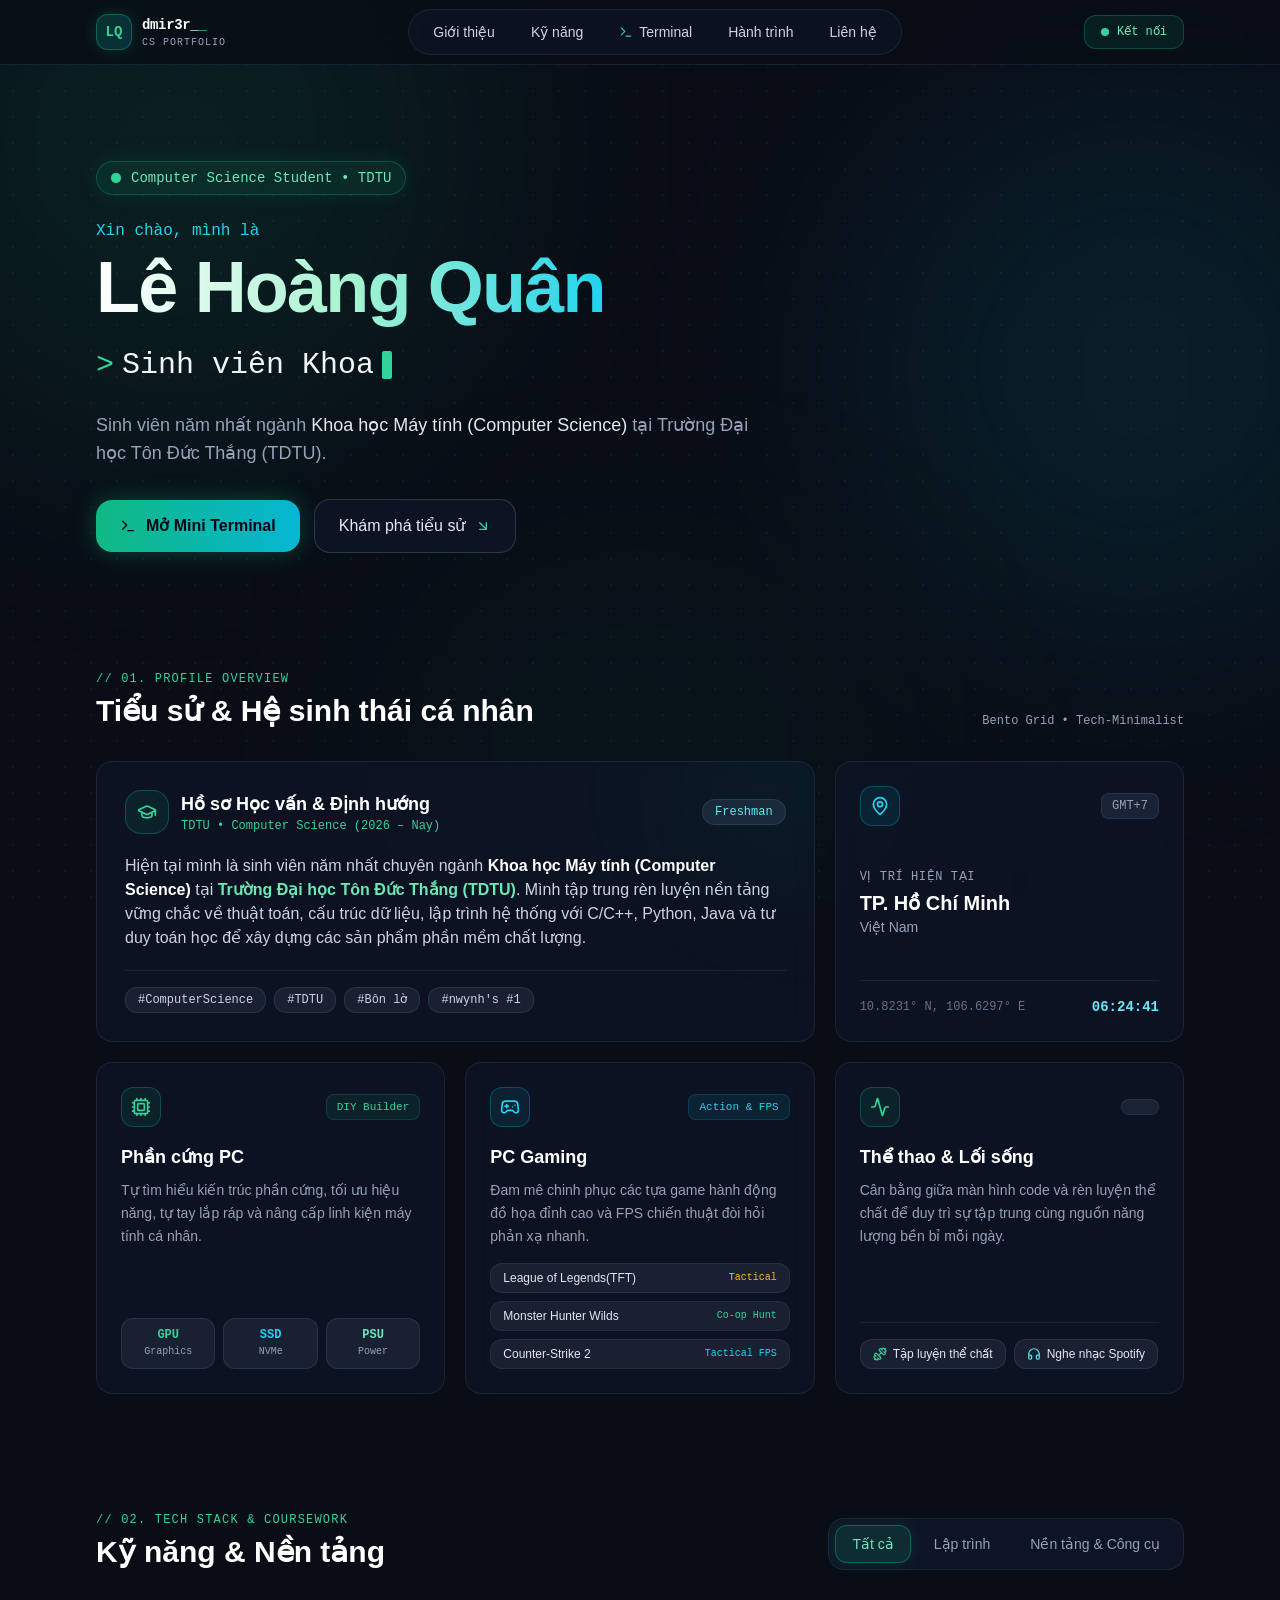
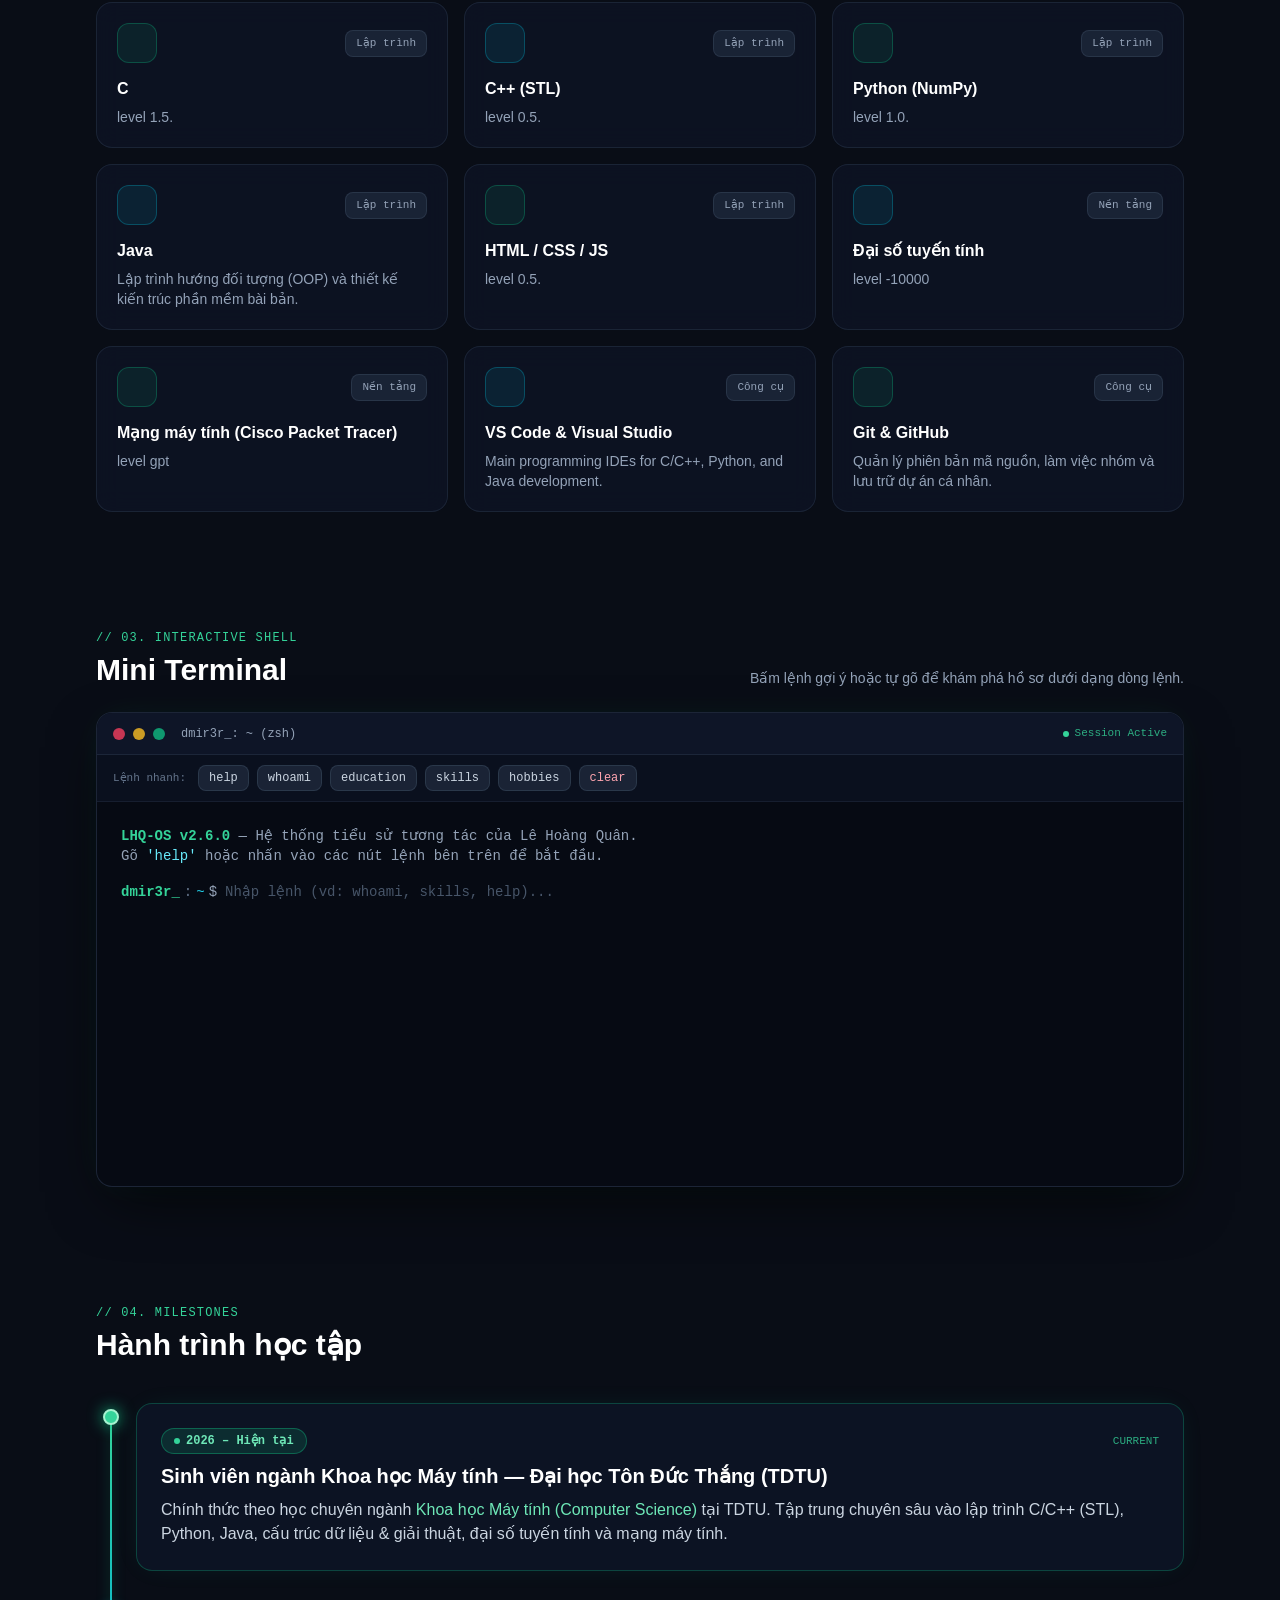
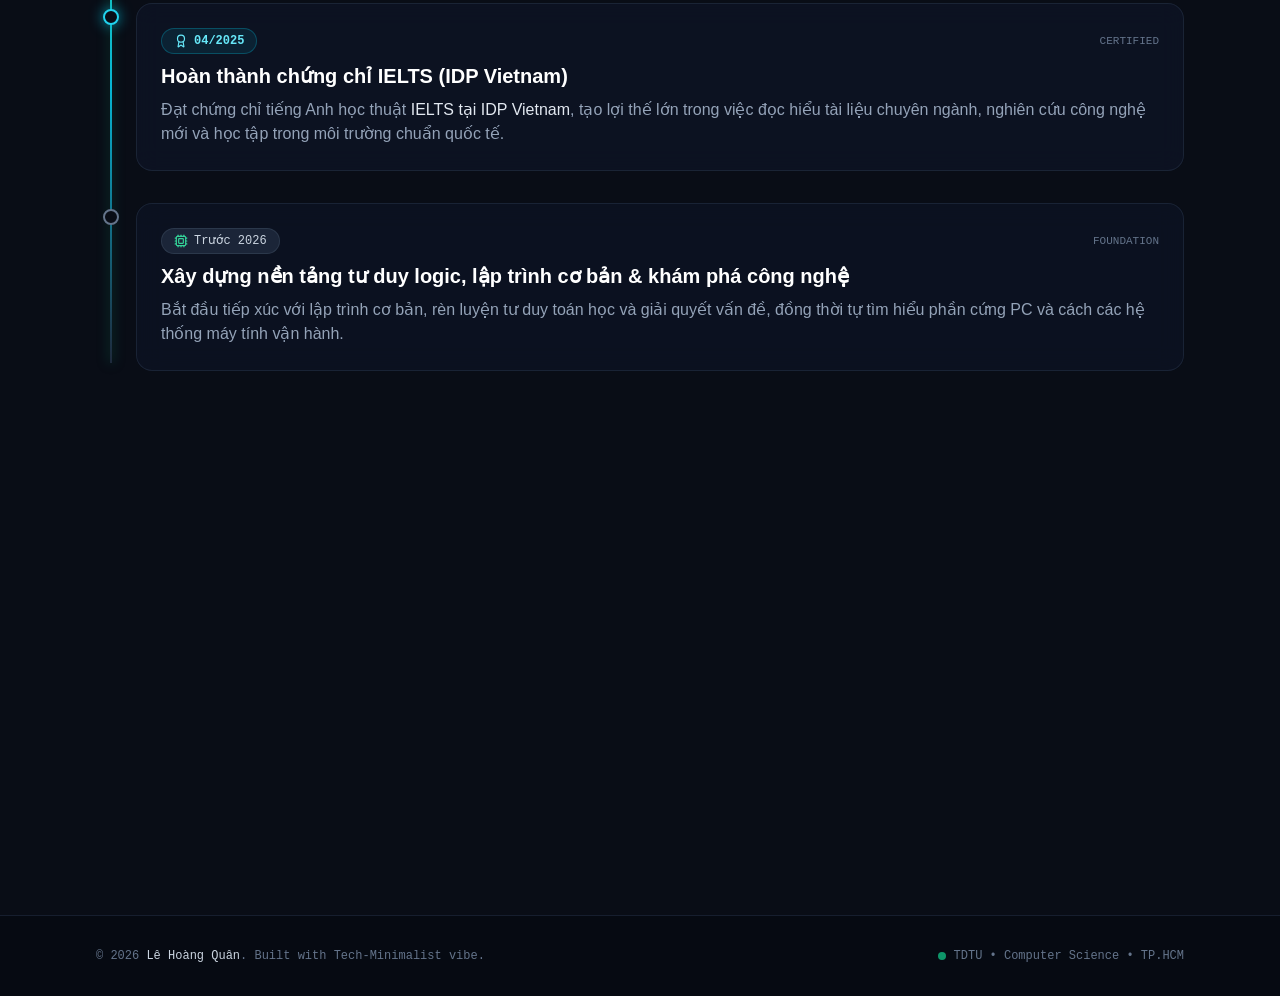
==== index.html/index.html @ 7f2573b7 "Add files via upload" ====
<!DOCTYPE html>
<!-- saved from url=(0093)file:///C:/lap%20trinh%20C/1stwebsite(vibecode)/tieusuquanle_computer_science_portfolio.html# -->
<html lang="vi" class="scroll-smooth dark"><head><meta http-equiv="Content-Type" content="text/html; charset=UTF-8">
  
  <meta name="viewport" content="width=device-width, initial-scale=1.0">
  <title>Lê Hoàng Quân — Computer Science Student &amp; Tech Enthusiast</title>


  <!-- Google Fonts: Plus Jakarta Sans, Inter & JetBrains Mono -->
  <link rel="preconnect" href="https://fonts.googleapis.com/">
  <link rel="preconnect" href="https://fonts.gstatic.com/" crossorigin="">
  <link href="./index_files/css2" rel="stylesheet">

  <!-- Tailwind CSS CDN -->
  <script src="./index_files/saved_resource"></script>

  <!-- Tailwind Custom Configuration -->
  <script>
    tailwind.config = {
      darkMode: 'class',
      theme: {
        extend: {
          fontFamily: {
            sans: ['"Plus Jakarta Sans"', '"Inter"', 'sans-serif'],
            mono: ['"JetBrains Mono"', 'monospace'],
          },
          colors: {
            cyber: {
              bg: '#090d16',
              card: '#0f1624',
              border: '#1e293b',
            },
          },
          keyframes: {
            blink: {
              '0%, 100%': { opacity: '1' },
              '50%': { opacity: '0' },
            },
            floatSlow: {
              '0%, 100%': { transform: 'translateY(0px)' },
              '50%': { transform: 'translateY(-6px)' },
            },
            equalizer: {
              '0%, 100%': { height: '25%' },
              '50%': { height: '100%' },
            },
          },
          animation: {
            blink: 'blink 1s step-end infinite',
            'float-slow': 'floatSlow 5s ease-in-out infinite',
            eq1: 'equalizer 0.9s ease-in-out infinite',
            eq2: 'equalizer 0.65s ease-in-out infinite 0.2s',
            eq3: 'equalizer 1.1s ease-in-out infinite 0.1s',
            eq4: 'equalizer 0.8s ease-in-out infinite 0.3s',
          },
        },
      },
    };
  </script>

  <!-- Lucide Icons CDN -->
  <script src="./index_files/lucide@latest"></script>
<style>*, ::before, ::after{--tw-border-spacing-x:0;--tw-border-spacing-y:0;--tw-translate-x:0;--tw-translate-y:0;--tw-rotate:0;--tw-skew-x:0;--tw-skew-y:0;--tw-scale-x:1;--tw-scale-y:1;--tw-pan-x: ;--tw-pan-y: ;--tw-pinch-zoom: ;--tw-scroll-snap-strictness:proximity;--tw-gradient-from-position: ;--tw-gradient-via-position: ;--tw-gradient-to-position: ;--tw-ordinal: ;--tw-slashed-zero: ;--tw-numeric-figure: ;--tw-numeric-spacing: ;--tw-numeric-fraction: ;--tw-ring-inset: ;--tw-ring-offset-width:0px;--tw-ring-offset-color:#fff;--tw-ring-color:rgb(59 130 246 / 0.5);--tw-ring-offset-shadow:0 0 #0000;--tw-ring-shadow:0 0 #0000;--tw-shadow:0 0 #0000;--tw-shadow-colored:0 0 #0000;--tw-blur: ;--tw-brightness: ;--tw-contrast: ;--tw-grayscale: ;--tw-hue-rotate: ;--tw-invert: ;--tw-saturate: ;--tw-sepia: ;--tw-drop-shadow: ;--tw-backdrop-blur: ;--tw-backdrop-brightness: ;--tw-backdrop-contrast: ;--tw-backdrop-grayscale: ;--tw-backdrop-hue-rotate: ;--tw-backdrop-invert: ;--tw-backdrop-opacity: ;--tw-backdrop-saturate: ;--tw-backdrop-sepia: ;--tw-contain-size: ;--tw-contain-layout: ;--tw-contain-paint: ;--tw-contain-style: }::backdrop{--tw-border-spacing-x:0;--tw-border-spacing-y:0;--tw-translate-x:0;--tw-translate-y:0;--tw-rotate:0;--tw-skew-x:0;--tw-skew-y:0;--tw-scale-x:1;--tw-scale-y:1;--tw-pan-x: ;--tw-pan-y: ;--tw-pinch-zoom: ;--tw-scroll-snap-strictness:proximity;--tw-gradient-from-position: ;--tw-gradient-via-position: ;--tw-gradient-to-position: ;--tw-ordinal: ;--tw-slashed-zero: ;--tw-numeric-figure: ;--tw-numeric-spacing: ;--tw-numeric-fraction: ;--tw-ring-inset: ;--tw-ring-offset-width:0px;--tw-ring-offset-color:#fff;--tw-ring-color:rgb(59 130 246 / 0.5);--tw-ring-offset-shadow:0 0 #0000;--tw-ring-shadow:0 0 #0000;--tw-shadow:0 0 #0000;--tw-shadow-colored:0 0 #0000;--tw-blur: ;--tw-brightness: ;--tw-contrast: ;--tw-grayscale: ;--tw-hue-rotate: ;--tw-invert: ;--tw-saturate: ;--tw-sepia: ;--tw-drop-shadow: ;--tw-backdrop-blur: ;--tw-backdrop-brightness: ;--tw-backdrop-contrast: ;--tw-backdrop-grayscale: ;--tw-backdrop-hue-rotate: ;--tw-backdrop-invert: ;--tw-backdrop-opacity: ;--tw-backdrop-saturate: ;--tw-backdrop-sepia: ;--tw-contain-size: ;--tw-contain-layout: ;--tw-contain-paint: ;--tw-contain-style: }/* ! tailwindcss v3.4.17 | MIT License | https://tailwindcss.com */*,::after,::before{box-sizing:border-box;border-width:0;border-style:solid;border-color:#e5e7eb}::after,::before{--tw-content:''}:host,html{line-height:1.5;-webkit-text-size-adjust:100%;-moz-tab-size:4;tab-size:4;font-family:"Plus Jakarta Sans", "Inter", sans-serif;font-feature-settings:normal;font-variation-settings:normal;-webkit-tap-highlight-color:transparent}body{margin:0;line-height:inherit}hr{height:0;color:inherit;border-top-width:1px}abbr:where([title]){-webkit-text-decoration:underline dotted;text-decoration:underline dotted}h1,h2,h3,h4,h5,h6{font-size:inherit;font-weight:inherit}a{color:inherit;text-decoration:inherit}b,strong{font-weight:bolder}code,kbd,pre,samp{font-family:"JetBrains Mono", monospace;font-feature-settings:normal;font-variation-settings:normal;font-size:1em}small{font-size:80%}sub,sup{font-size:75%;line-height:0;position:relative;vertical-align:baseline}sub{bottom:-.25em}sup{top:-.5em}table{text-indent:0;border-color:inherit;border-collapse:collapse}button,input,optgroup,select,textarea{font-family:inherit;font-feature-settings:inherit;font-variation-settings:inherit;font-size:100%;font-weight:inherit;line-height:inherit;letter-spacing:inherit;color:inherit;margin:0;padding:0}button,select{text-transform:none}button,input:where([type=button]),input:where([type=reset]),input:where([type=submit]){-webkit-appearance:button;background-color:transparent;background-image:none}:-moz-focusring{outline:auto}:-moz-ui-invalid{box-shadow:none}progress{vertical-align:baseline}::-webkit-inner-spin-button,::-webkit-outer-spin-button{height:auto}[type=search]{-webkit-appearance:textfield;outline-offset:-2px}::-webkit-search-decoration{-webkit-appearance:none}::-webkit-file-upload-button{-webkit-appearance:button;font:inherit}summary{display:list-item}blockquote,dd,dl,figure,h1,h2,h3,h4,h5,h6,hr,p,pre{margin:0}fieldset{margin:0;padding:0}legend{padding:0}menu,ol,ul{list-style:none;margin:0;padding:0}dialog{padding:0}textarea{resize:vertical}input::placeholder,textarea::placeholder{opacity:1;color:#9ca3af}[role=button],button{cursor:pointer}:disabled{cursor:default}audio,canvas,embed,iframe,img,object,svg,video{display:block;vertical-align:middle}img,video{max-width:100%;height:auto}[hidden]:where(:not([hidden=until-found])){display:none}.pointer-events-none{pointer-events:none}.fixed{position:fixed}.absolute{position:absolute}.relative{position:relative}.sticky{position:sticky}.inset-0{inset:0px}.-bottom-24{bottom:-6rem}.-left-32{left:-8rem}.-left-\[25px\]{left:-25px}.-right-24{right:-6rem}.-right-32{right:-8rem}.-top-40{top:-10rem}.bottom-0{bottom:0px}.bottom-2{bottom:0.5rem}.bottom-6{bottom:1.5rem}.left-1\/2{left:50%}.left-2\.5{left:0.625rem}.right-0{right:0px}.right-6{right:1.5rem}.top-0{top:0px}.top-1\.5{top:0.375rem}.top-2{top:0.5rem}.top-24{top:6rem}.-z-10{z-index:-10}.z-10{z-index:10}.z-50{z-index:50}.mx-auto{margin-left:auto;margin-right:auto}.my-2{margin-top:0.5rem;margin-bottom:0.5rem}.-mr-16{margin-right:-4rem}.-mt-16{margin-top:-4rem}.mb-1{margin-bottom:0.25rem}.mb-10{margin-bottom:2.5rem}.mb-2{margin-bottom:0.5rem}.mb-3{margin-bottom:0.75rem}.mb-4{margin-bottom:1rem}.mb-5{margin-bottom:1.25rem}.mb-6{margin-bottom:1.5rem}.mb-8{margin-bottom:2rem}.ml-2{margin-left:0.5rem}.mr-1{margin-right:0.25rem}.mt-1{margin-top:0.25rem}.mt-4{margin-top:1rem}.mt-8{margin-top:2rem}.mb-1\.5{margin-bottom:0.375rem}.mb-3\.5{margin-bottom:0.875rem}.block{display:block}.inline-block{display:inline-block}.flex{display:flex}.inline-flex{display:inline-flex}.grid{display:grid}.hidden{display:none}.h-1\.5{height:0.375rem}.h-10{height:2.5rem}.h-11{height:2.75rem}.h-16{height:4rem}.h-2{height:0.5rem}.h-2\.5{height:0.625rem}.h-3{height:0.75rem}.h-3\.5{height:0.875rem}.h-4{height:1rem}.h-48{height:12rem}.h-5{height:1.25rem}.h-6{height:1.5rem}.h-72{height:18rem}.h-80{height:20rem}.h-9{height:2.25rem}.h-\[20rem\]{height:20rem}.h-\[24rem\]{height:24rem}.h-\[28rem\]{height:28rem}.h-full{height:100%}.min-h-\[2\.25rem\]{min-height:2.25rem}.w-0\.5{width:0.125rem}.w-1\.5{width:0.375rem}.w-10{width:2.5rem}.w-11{width:2.75rem}.w-2{width:0.5rem}.w-2\.5{width:0.625rem}.w-3{width:0.75rem}.w-3\.5{width:0.875rem}.w-4{width:1rem}.w-48{width:12rem}.w-5{width:1.25rem}.w-72{width:18rem}.w-9{width:2.25rem}.w-\[24rem\]{width:24rem}.w-\[28rem\]{width:28rem}.w-\[30rem\]{width:30rem}.w-full{width:100%}.max-w-2xl{max-width:42rem}.max-w-4xl{max-width:56rem}.max-w-6xl{max-width:72rem}.max-w-xl{max-width:36rem}.shrink-0{flex-shrink:0}.-translate-x-1\/2{--tw-translate-x:-50%;transform:translate(var(--tw-translate-x), var(--tw-translate-y)) rotate(var(--tw-rotate)) skewX(var(--tw-skew-x)) skewY(var(--tw-skew-y)) scaleX(var(--tw-scale-x)) scaleY(var(--tw-scale-y))}.translate-y-4{--tw-translate-y:1rem;transform:translate(var(--tw-translate-x), var(--tw-translate-y)) rotate(var(--tw-rotate)) skewX(var(--tw-skew-x)) skewY(var(--tw-skew-y)) scaleX(var(--tw-scale-x)) scaleY(var(--tw-scale-y))}.translate-y-6{--tw-translate-y:1.5rem;transform:translate(var(--tw-translate-x), var(--tw-translate-y)) rotate(var(--tw-rotate)) skewX(var(--tw-skew-x)) skewY(var(--tw-skew-y)) scaleX(var(--tw-scale-x)) scaleY(var(--tw-scale-y))}.translate-y-0{--tw-translate-y:0px;transform:translate(var(--tw-translate-x), var(--tw-translate-y)) rotate(var(--tw-rotate)) skewX(var(--tw-skew-x)) skewY(var(--tw-skew-y)) scaleX(var(--tw-scale-x)) scaleY(var(--tw-scale-y))}@keyframes blink{0%, 100%{opacity:1}50%{opacity:0}}.animate-blink{animation:blink 1s step-end infinite}@keyframes equalizer{0%, 100%{height:25%}50%{height:100%}}.animate-eq1{animation:equalizer 0.9s ease-in-out infinite}@keyframes equalizer{0%, 100%{height:25%}50%{height:100%}}.animate-eq2{animation:equalizer 0.65s ease-in-out infinite 0.2s}@keyframes equalizer{0%, 100%{height:25%}50%{height:100%}}.animate-eq3{animation:equalizer 1.1s ease-in-out infinite 0.1s}@keyframes equalizer{0%, 100%{height:25%}50%{height:100%}}.animate-eq4{animation:equalizer 0.8s ease-in-out infinite 0.3s}@keyframes ping{75%, 100%{transform:scale(2);opacity:0}}.animate-ping{animation:ping 1s cubic-bezier(0, 0, 0.2, 1) infinite}@keyframes pulse{50%{opacity:.5}}.animate-pulse{animation:pulse 2s cubic-bezier(0.4, 0, 0.6, 1) infinite}.cursor-text{cursor:text}.select-none{-webkit-user-select:none;user-select:none}.select-all{-webkit-user-select:all;user-select:all}.scroll-mt-24{scroll-margin-top:6rem}.grid-cols-1{grid-template-columns:repeat(1, minmax(0, 1fr))}.grid-cols-3{grid-template-columns:repeat(3, minmax(0, 1fr))}.flex-col{flex-direction:column}.flex-wrap{flex-wrap:wrap}.items-end{align-items:flex-end}.items-center{align-items:center}.items-stretch{align-items:stretch}.justify-center{justify-content:center}.justify-between{justify-content:space-between}.gap-1{gap:0.25rem}.gap-1\.5{gap:0.375rem}.gap-2{gap:0.5rem}.gap-2\.5{gap:0.625rem}.gap-3{gap:0.75rem}.gap-3\.5{gap:0.875rem}.gap-4{gap:1rem}.gap-5{gap:1.25rem}.gap-8{gap:2rem}.space-y-1 > :not([hidden]) ~ :not([hidden]){--tw-space-y-reverse:0;margin-top:calc(0.25rem * calc(1 - var(--tw-space-y-reverse)));margin-bottom:calc(0.25rem * var(--tw-space-y-reverse))}.space-y-2 > :not([hidden]) ~ :not([hidden]){--tw-space-y-reverse:0;margin-top:calc(0.5rem * calc(1 - var(--tw-space-y-reverse)));margin-bottom:calc(0.5rem * var(--tw-space-y-reverse))}.space-y-24 > :not([hidden]) ~ :not([hidden]){--tw-space-y-reverse:0;margin-top:calc(6rem * calc(1 - var(--tw-space-y-reverse)));margin-bottom:calc(6rem * var(--tw-space-y-reverse))}.space-y-3 > :not([hidden]) ~ :not([hidden]){--tw-space-y-reverse:0;margin-top:calc(0.75rem * calc(1 - var(--tw-space-y-reverse)));margin-bottom:calc(0.75rem * var(--tw-space-y-reverse))}.space-y-8 > :not([hidden]) ~ :not([hidden]){--tw-space-y-reverse:0;margin-top:calc(2rem * calc(1 - var(--tw-space-y-reverse)));margin-bottom:calc(2rem * var(--tw-space-y-reverse))}.self-start{align-self:flex-start}.overflow-hidden{overflow:hidden}.overflow-y-auto{overflow-y:auto}.overflow-x-hidden{overflow-x:hidden}.scroll-smooth{scroll-behavior:smooth}.rounded-2xl{border-radius:1rem}.rounded-3xl{border-radius:1.5rem}.rounded-full{border-radius:9999px}.rounded-lg{border-radius:0.5rem}.rounded-sm{border-radius:0.125rem}.rounded-xl{border-radius:0.75rem}.border{border-width:1px}.border-2{border-width:2px}.border-b{border-bottom-width:1px}.border-t{border-top-width:1px}.border-cyan-400{--tw-border-opacity:1;border-color:rgb(34 211 238 / var(--tw-border-opacity, 1))}.border-cyan-500\/20{border-color:rgb(6 182 212 / 0.2)}.border-cyan-500\/30{border-color:rgb(6 182 212 / 0.3)}.border-emerald-200{--tw-border-opacity:1;border-color:rgb(167 243 208 / var(--tw-border-opacity, 1))}.border-emerald-500\/20{border-color:rgb(16 185 129 / 0.2)}.border-emerald-500\/30{border-color:rgb(16 185 129 / 0.3)}.border-emerald-500\/40{border-color:rgb(16 185 129 / 0.4)}.border-emerald-500\/50{border-color:rgb(16 185 129 / 0.5)}.border-slate-500{--tw-border-opacity:1;border-color:rgb(100 116 139 / var(--tw-border-opacity, 1))}.border-slate-700{--tw-border-opacity:1;border-color:rgb(51 65 85 / var(--tw-border-opacity, 1))}.border-slate-700\/50{border-color:rgb(51 65 85 / 0.5)}.border-slate-700\/60{border-color:rgb(51 65 85 / 0.6)}.border-slate-700\/70{border-color:rgb(51 65 85 / 0.7)}.border-slate-700\/80{border-color:rgb(51 65 85 / 0.8)}.border-slate-800{--tw-border-opacity:1;border-color:rgb(30 41 59 / var(--tw-border-opacity, 1))}.border-slate-800\/60{border-color:rgb(30 41 59 / 0.6)}.border-slate-800\/70{border-color:rgb(30 41 59 / 0.7)}.border-slate-800\/80{border-color:rgb(30 41 59 / 0.8)}.border-slate-800\/90{border-color:rgb(30 41 59 / 0.9)}.border-transparent{border-color:transparent}.bg-\[\#070a12\]\/80{background-color:rgb(7 10 18 / 0.8)}.bg-\[\#070b13\]\/95{background-color:rgb(7 11 19 / 0.95)}.bg-\[\#090d16\]{--tw-bg-opacity:1;background-color:rgb(9 13 22 / var(--tw-bg-opacity, 1))}.bg-\[\#090d16\]\/75{background-color:rgb(9 13 22 / 0.75)}.bg-\[\#090d16\]\/80{background-color:rgb(9 13 22 / 0.8)}.bg-\[\#090d16\]\/95{background-color:rgb(9 13 22 / 0.95)}.bg-amber-400\/80{background-color:rgb(251 191 36 / 0.8)}.bg-cyan-400{--tw-bg-opacity:1;background-color:rgb(34 211 238 / var(--tw-bg-opacity, 1))}.bg-cyan-500\/10{background-color:rgb(6 182 212 / 0.1)}.bg-emerald-400{--tw-bg-opacity:1;background-color:rgb(52 211 153 / var(--tw-bg-opacity, 1))}.bg-emerald-500\/10{background-color:rgb(16 185 129 / 0.1)}.bg-emerald-500\/15{background-color:rgb(16 185 129 / 0.15)}.bg-emerald-500\/5{background-color:rgb(16 185 129 / 0.05)}.bg-emerald-500\/80{background-color:rgb(16 185 129 / 0.8)}.bg-rose-500\/80{background-color:rgb(244 63 94 / 0.8)}.bg-slate-800{--tw-bg-opacity:1;background-color:rgb(30 41 59 / var(--tw-bg-opacity, 1))}.bg-slate-800\/70{background-color:rgb(30 41 59 / 0.7)}.bg-slate-800\/80{background-color:rgb(30 41 59 / 0.8)}.bg-slate-800\/90{background-color:rgb(30 41 59 / 0.9)}.bg-slate-900\/50{background-color:rgb(15 23 42 / 0.5)}.bg-slate-900\/60{background-color:rgb(15 23 42 / 0.6)}.bg-slate-900\/70{background-color:rgb(15 23 42 / 0.7)}.bg-slate-900\/80{background-color:rgb(15 23 42 / 0.8)}.bg-slate-900\/90{background-color:rgb(15 23 42 / 0.9)}.bg-slate-900\/95{background-color:rgb(15 23 42 / 0.95)}.bg-transparent{background-color:transparent}.bg-\[radial-gradient\(\#1e293b_1px\2c transparent_1px\)\]{background-image:radial-gradient(#1e293b 1px,transparent 1px)}.bg-gradient-to-b{background-image:linear-gradient(to bottom, var(--tw-gradient-stops))}.bg-gradient-to-br{background-image:linear-gradient(to bottom right, var(--tw-gradient-stops))}.bg-gradient-to-r{background-image:linear-gradient(to right, var(--tw-gradient-stops))}.from-emerald-400{--tw-gradient-from:#34d399 var(--tw-gradient-from-position);--tw-gradient-to:rgb(52 211 153 / 0) var(--tw-gradient-to-position);--tw-gradient-stops:var(--tw-gradient-from), var(--tw-gradient-to)}.from-emerald-500{--tw-gradient-from:#10b981 var(--tw-gradient-from-position);--tw-gradient-to:rgb(16 185 129 / 0) var(--tw-gradient-to-position);--tw-gradient-stops:var(--tw-gradient-from), var(--tw-gradient-to)}.from-emerald-500\/20{--tw-gradient-from:rgb(16 185 129 / 0.2) var(--tw-gradient-from-position);--tw-gradient-to:rgb(16 185 129 / 0) var(--tw-gradient-to-position);--tw-gradient-stops:var(--tw-gradient-from), var(--tw-gradient-to)}.from-slate-900\/90{--tw-gradient-from:rgb(15 23 42 / 0.9) var(--tw-gradient-from-position);--tw-gradient-to:rgb(15 23 42 / 0) var(--tw-gradient-to-position);--tw-gradient-stops:var(--tw-gradient-from), var(--tw-gradient-to)}.from-white{--tw-gradient-from:#fff var(--tw-gradient-from-position);--tw-gradient-to:rgb(255 255 255 / 0) var(--tw-gradient-to-position);--tw-gradient-stops:var(--tw-gradient-from), var(--tw-gradient-to)}.via-cyan-500{--tw-gradient-to:rgb(6 182 212 / 0)  var(--tw-gradient-to-position);--tw-gradient-stops:var(--tw-gradient-from), #06b6d4 var(--tw-gradient-via-position), var(--tw-gradient-to)}.via-emerald-200{--tw-gradient-to:rgb(167 243 208 / 0)  var(--tw-gradient-to-position);--tw-gradient-stops:var(--tw-gradient-from), #a7f3d0 var(--tw-gradient-via-position), var(--tw-gradient-to)}.via-slate-900\/70{--tw-gradient-to:rgb(15 23 42 / 0)  var(--tw-gradient-to-position);--tw-gradient-stops:var(--tw-gradient-from), rgb(15 23 42 / 0.7) var(--tw-gradient-via-position), var(--tw-gradient-to)}.to-cyan-400{--tw-gradient-to:#22d3ee var(--tw-gradient-to-position)}.to-cyan-500{--tw-gradient-to:#06b6d4 var(--tw-gradient-to-position)}.to-cyan-500\/20{--tw-gradient-to:rgb(6 182 212 / 0.2) var(--tw-gradient-to-position)}.to-emerald-950\/30{--tw-gradient-to:rgb(2 44 34 / 0.3) var(--tw-gradient-to-position)}.to-slate-800{--tw-gradient-to:#1e293b var(--tw-gradient-to-position)}.bg-clip-text{-webkit-background-clip:text;background-clip:text}.p-1\.5{padding:0.375rem}.p-2{padding:0.5rem}.p-2\.5{padding:0.625rem}.p-3{padding:0.75rem}.p-4{padding:1rem}.p-5{padding:1.25rem}.p-6{padding:1.5rem}.px-2{padding-left:0.5rem;padding-right:0.5rem}.px-2\.5{padding-left:0.625rem;padding-right:0.625rem}.px-3{padding-left:0.75rem;padding-right:0.75rem}.px-3\.5{padding-left:0.875rem;padding-right:0.875rem}.px-4{padding-left:1rem;padding-right:1rem}.px-6{padding-left:1.5rem;padding-right:1.5rem}.py-0\.5{padding-top:0.125rem;padding-bottom:0.125rem}.py-1{padding-top:0.25rem;padding-bottom:0.25rem}.py-1\.5{padding-top:0.375rem;padding-bottom:0.375rem}.py-2{padding-top:0.5rem;padding-bottom:0.5rem}.py-2\.5{padding-top:0.625rem;padding-bottom:0.625rem}.py-3{padding-top:0.75rem;padding-bottom:0.75rem}.py-3\.5{padding-top:0.875rem;padding-bottom:0.875rem}.py-8{padding-top:2rem;padding-bottom:2rem}.pb-24{padding-bottom:6rem}.pb-4{padding-bottom:1rem}.pl-7{padding-left:1.75rem}.pt-1{padding-top:0.25rem}.pt-10{padding-top:2.5rem}.pt-2{padding-top:0.5rem}.pt-4{padding-top:1rem}.text-center{text-align:center}.font-mono{font-family:"JetBrains Mono", monospace}.font-sans{font-family:"Plus Jakarta Sans", "Inter", sans-serif}.text-2xl{font-size:1.5rem;line-height:2rem}.text-4xl{font-size:2.25rem;line-height:2.5rem}.text-\[10px\]{font-size:10px}.text-\[11px\]{font-size:11px}.text-base{font-size:1rem;line-height:1.5rem}.text-lg{font-size:1.125rem;line-height:1.75rem}.text-sm{font-size:0.875rem;line-height:1.25rem}.text-xl{font-size:1.25rem;line-height:1.75rem}.text-xs{font-size:0.75rem;line-height:1rem}.font-bold{font-weight:700}.font-extrabold{font-weight:800}.font-medium{font-weight:500}.font-semibold{font-weight:600}.uppercase{text-transform:uppercase}.leading-\[1\.1\]{line-height:1.1}.leading-relaxed{line-height:1.625}.tracking-tight{letter-spacing:-0.025em}.tracking-wider{letter-spacing:0.05em}.tracking-widest{letter-spacing:0.1em}.text-amber-400{--tw-text-opacity:1;color:rgb(251 191 36 / var(--tw-text-opacity, 1))}.text-cyan-300{--tw-text-opacity:1;color:rgb(103 232 249 / var(--tw-text-opacity, 1))}.text-cyan-400{--tw-text-opacity:1;color:rgb(34 211 238 / var(--tw-text-opacity, 1))}.text-emerald-200{--tw-text-opacity:1;color:rgb(167 243 208 / var(--tw-text-opacity, 1))}.text-emerald-300{--tw-text-opacity:1;color:rgb(110 231 183 / var(--tw-text-opacity, 1))}.text-emerald-400{--tw-text-opacity:1;color:rgb(52 211 153 / var(--tw-text-opacity, 1))}.text-emerald-400\/80{color:rgb(52 211 153 / 0.8)}.text-rose-300{--tw-text-opacity:1;color:rgb(253 164 175 / var(--tw-text-opacity, 1))}.text-slate-100{--tw-text-opacity:1;color:rgb(241 245 249 / var(--tw-text-opacity, 1))}.text-slate-200{--tw-text-opacity:1;color:rgb(226 232 240 / var(--tw-text-opacity, 1))}.text-slate-300{--tw-text-opacity:1;color:rgb(203 213 225 / var(--tw-text-opacity, 1))}.text-slate-400{--tw-text-opacity:1;color:rgb(148 163 184 / var(--tw-text-opacity, 1))}.text-slate-500{--tw-text-opacity:1;color:rgb(100 116 139 / var(--tw-text-opacity, 1))}.text-slate-950{--tw-text-opacity:1;color:rgb(2 6 23 / var(--tw-text-opacity, 1))}.text-transparent{color:transparent}.text-white{--tw-text-opacity:1;color:rgb(255 255 255 / var(--tw-text-opacity, 1))}.antialiased{-webkit-font-smoothing:antialiased;-moz-osx-font-smoothing:grayscale}.placeholder-slate-600::placeholder{--tw-placeholder-opacity:1;color:rgb(71 85 105 / var(--tw-placeholder-opacity, 1))}.opacity-0{opacity:0}.opacity-40{opacity:0.4}.opacity-75{opacity:0.75}.opacity-100{opacity:1}.shadow-\[0_0_12px_rgba\(16\2c 185\2c 129\2c 0\.5\)\]{--tw-shadow:0 0 12px rgba(16,185,129,0.5);--tw-shadow-colored:0 0 12px var(--tw-shadow-color);box-shadow:var(--tw-ring-offset-shadow, 0 0 #0000), var(--tw-ring-shadow, 0 0 #0000), var(--tw-shadow)}.shadow-\[0_0_14px_rgba\(6\2c 182\2c 212\2c 0\.8\)\]{--tw-shadow:0 0 14px rgba(6,182,212,0.8);--tw-shadow-colored:0 0 14px var(--tw-shadow-color);box-shadow:var(--tw-ring-offset-shadow, 0 0 #0000), var(--tw-ring-shadow, 0 0 #0000), var(--tw-shadow)}.shadow-\[0_0_15px_rgba\(16\2c 185\2c 129\2c 0\.15\)\]{--tw-shadow:0 0 15px rgba(16,185,129,0.15);--tw-shadow-colored:0 0 15px var(--tw-shadow-color);box-shadow:var(--tw-ring-offset-shadow, 0 0 #0000), var(--tw-ring-shadow, 0 0 #0000), var(--tw-shadow)}.shadow-\[0_0_15px_rgba\(16\2c 185\2c 129\2c 0\.2\)\]{--tw-shadow:0 0 15px rgba(16,185,129,0.2);--tw-shadow-colored:0 0 15px var(--tw-shadow-color);box-shadow:var(--tw-ring-offset-shadow, 0 0 #0000), var(--tw-ring-shadow, 0 0 #0000), var(--tw-shadow)}.shadow-\[0_0_16px_rgba\(16\2c 185\2c 129\2c 0\.95\)\]{--tw-shadow:0 0 16px rgba(16,185,129,0.95);--tw-shadow-colored:0 0 16px var(--tw-shadow-color);box-shadow:var(--tw-ring-offset-shadow, 0 0 #0000), var(--tw-ring-shadow, 0 0 #0000), var(--tw-shadow)}.shadow-\[0_0_20px_rgba\(16\2c 185\2c 129\2c 0\.12\)\]{--tw-shadow:0 0 20px rgba(16,185,129,0.12);--tw-shadow-colored:0 0 20px var(--tw-shadow-color);box-shadow:var(--tw-ring-offset-shadow, 0 0 #0000), var(--tw-ring-shadow, 0 0 #0000), var(--tw-shadow)}.shadow-\[0_0_25px_rgba\(16\2c 185\2c 129\2c 0\.3\)\]{--tw-shadow:0 0 25px rgba(16,185,129,0.3);--tw-shadow-colored:0 0 25px var(--tw-shadow-color);box-shadow:var(--tw-ring-offset-shadow, 0 0 #0000), var(--tw-ring-shadow, 0 0 #0000), var(--tw-shadow)}.shadow-\[0_0_30px_-12px_rgba\(16\2c 185\2c 129\2c 0\.2\)\]{--tw-shadow:0 0 30px -12px rgba(16,185,129,0.2);--tw-shadow-colored:0 0 30px -12px var(--tw-shadow-color);box-shadow:var(--tw-ring-offset-shadow, 0 0 #0000), var(--tw-ring-shadow, 0 0 #0000), var(--tw-shadow)}.shadow-\[0_10px_30px_rgba\(0\2c 0\2c 0\2c 0\.6\)\2c 0_0_20px_rgba\(16\2c 185\2c 129\2c 0\.2\)\]{--tw-shadow:0 10px 30px rgba(0,0,0,0.6),0 0 20px rgba(16,185,129,0.2);--tw-shadow-colored:0 10px 30px var(--tw-shadow-color), 0 0 20px var(--tw-shadow-color);box-shadow:var(--tw-ring-offset-shadow, 0 0 #0000), var(--tw-ring-shadow, 0 0 #0000), var(--tw-shadow)}.shadow-\[0_20px_60px_-15px_rgba\(0\2c 0\2c 0\2c 0\.8\)\2c 0_0_35px_-10px_rgba\(16\2c 185\2c 129\2c 0\.15\)\]{--tw-shadow:0 20px 60px -15px rgba(0,0,0,0.8),0 0 35px -10px rgba(16,185,129,0.15);--tw-shadow-colored:0 20px 60px -15px var(--tw-shadow-color), 0 0 35px -10px var(--tw-shadow-color);box-shadow:var(--tw-ring-offset-shadow, 0 0 #0000), var(--tw-ring-shadow, 0 0 #0000), var(--tw-shadow)}.blur-3xl{--tw-blur:blur(64px);filter:var(--tw-blur) var(--tw-brightness) var(--tw-contrast) var(--tw-grayscale) var(--tw-hue-rotate) var(--tw-invert) var(--tw-saturate) var(--tw-sepia) var(--tw-drop-shadow)}.blur-\[120px\]{--tw-blur:blur(120px);filter:var(--tw-blur) var(--tw-brightness) var(--tw-contrast) var(--tw-grayscale) var(--tw-hue-rotate) var(--tw-invert) var(--tw-saturate) var(--tw-sepia) var(--tw-drop-shadow)}.blur-\[130px\]{--tw-blur:blur(130px);filter:var(--tw-blur) var(--tw-brightness) var(--tw-contrast) var(--tw-grayscale) var(--tw-hue-rotate) var(--tw-invert) var(--tw-saturate) var(--tw-sepia) var(--tw-drop-shadow)}.backdrop-blur-md{--tw-backdrop-blur:blur(12px);-webkit-backdrop-filter:var(--tw-backdrop-blur) var(--tw-backdrop-brightness) var(--tw-backdrop-contrast) var(--tw-backdrop-grayscale) var(--tw-backdrop-hue-rotate) var(--tw-backdrop-invert) var(--tw-backdrop-opacity) var(--tw-backdrop-saturate) var(--tw-backdrop-sepia);backdrop-filter:var(--tw-backdrop-blur) var(--tw-backdrop-brightness) var(--tw-backdrop-contrast) var(--tw-backdrop-grayscale) var(--tw-backdrop-hue-rotate) var(--tw-backdrop-invert) var(--tw-backdrop-opacity) var(--tw-backdrop-saturate) var(--tw-backdrop-sepia)}.backdrop-blur-xl{--tw-backdrop-blur:blur(24px);-webkit-backdrop-filter:var(--tw-backdrop-blur) var(--tw-backdrop-brightness) var(--tw-backdrop-contrast) var(--tw-backdrop-grayscale) var(--tw-backdrop-hue-rotate) var(--tw-backdrop-invert) var(--tw-backdrop-opacity) var(--tw-backdrop-saturate) var(--tw-backdrop-sepia);backdrop-filter:var(--tw-backdrop-blur) var(--tw-backdrop-brightness) var(--tw-backdrop-contrast) var(--tw-backdrop-grayscale) var(--tw-backdrop-hue-rotate) var(--tw-backdrop-invert) var(--tw-backdrop-opacity) var(--tw-backdrop-saturate) var(--tw-backdrop-sepia)}.transition-all{transition-property:all;transition-timing-function:cubic-bezier(0.4, 0, 0.2, 1);transition-duration:150ms}.transition-colors{transition-property:color, background-color, border-color, fill, stroke, -webkit-text-decoration-color;transition-property:color, background-color, border-color, text-decoration-color, fill, stroke;transition-property:color, background-color, border-color, text-decoration-color, fill, stroke, -webkit-text-decoration-color;transition-timing-function:cubic-bezier(0.4, 0, 0.2, 1);transition-duration:150ms}.transition-transform{transition-property:transform;transition-timing-function:cubic-bezier(0.4, 0, 0.2, 1);transition-duration:150ms}.duration-300{transition-duration:300ms}.duration-700{transition-duration:700ms}.ease-out{transition-timing-function:cubic-bezier(0, 0, 0.2, 1)}.\[background-size\:26px_26px\]{background-size:26px 26px}.selection\:bg-emerald-500\/30 *::selection{background-color:rgb(16 185 129 / 0.3)}.selection\:text-emerald-200 *::selection{--tw-text-opacity:1;color:rgb(167 243 208 / var(--tw-text-opacity, 1))}.selection\:bg-emerald-500\/30::selection{background-color:rgb(16 185 129 / 0.3)}.selection\:text-emerald-200::selection{--tw-text-opacity:1;color:rgb(167 243 208 / var(--tw-text-opacity, 1))}.hover\:scale-\[1\.02\]:hover{--tw-scale-x:1.02;--tw-scale-y:1.02;transform:translate(var(--tw-translate-x), var(--tw-translate-y)) rotate(var(--tw-rotate)) skewX(var(--tw-skew-x)) skewY(var(--tw-skew-y)) scaleX(var(--tw-scale-x)) scaleY(var(--tw-scale-y))}.hover\:border-cyan-500\/40:hover{border-color:rgb(6 182 212 / 0.4)}.hover\:border-cyan-500\/50:hover{border-color:rgb(6 182 212 / 0.5)}.hover\:border-emerald-400\/60:hover{border-color:rgb(52 211 153 / 0.6)}.hover\:border-emerald-500\/40:hover{border-color:rgb(16 185 129 / 0.4)}.hover\:border-emerald-500\/50:hover{border-color:rgb(16 185 129 / 0.5)}.hover\:border-rose-500\/50:hover{border-color:rgb(244 63 94 / 0.5)}.hover\:border-slate-700:hover{--tw-border-opacity:1;border-color:rgb(51 65 85 / var(--tw-border-opacity, 1))}.hover\:bg-emerald-500:hover{--tw-bg-opacity:1;background-color:rgb(16 185 129 / var(--tw-bg-opacity, 1))}.hover\:bg-emerald-500\/10:hover{background-color:rgb(16 185 129 / 0.1)}.hover\:bg-emerald-500\/20:hover{background-color:rgb(16 185 129 / 0.2)}.hover\:bg-slate-800\/70:hover{background-color:rgb(30 41 59 / 0.7)}.hover\:bg-slate-800\/80:hover{background-color:rgb(30 41 59 / 0.8)}.hover\:text-emerald-300:hover{--tw-text-opacity:1;color:rgb(110 231 183 / var(--tw-text-opacity, 1))}.hover\:text-rose-200:hover{--tw-text-opacity:1;color:rgb(254 205 211 / var(--tw-text-opacity, 1))}.hover\:text-slate-200:hover{--tw-text-opacity:1;color:rgb(226 232 240 / var(--tw-text-opacity, 1))}.hover\:text-slate-950:hover{--tw-text-opacity:1;color:rgb(2 6 23 / var(--tw-text-opacity, 1))}.hover\:text-white:hover{--tw-text-opacity:1;color:rgb(255 255 255 / var(--tw-text-opacity, 1))}.hover\:shadow-\[0_0_30px_-8px_rgba\(16\2c 185\2c 129\2c 0\.2\)\]:hover{--tw-shadow:0 0 30px -8px rgba(16,185,129,0.2);--tw-shadow-colored:0 0 30px -8px var(--tw-shadow-color);box-shadow:var(--tw-ring-offset-shadow, 0 0 #0000), var(--tw-ring-shadow, 0 0 #0000), var(--tw-shadow)}.hover\:shadow-\[0_0_30px_-8px_rgba\(16\2c 185\2c 129\2c 0\.25\)\]:hover{--tw-shadow:0 0 30px -8px rgba(16,185,129,0.25);--tw-shadow-colored:0 0 30px -8px var(--tw-shadow-color);box-shadow:var(--tw-ring-offset-shadow, 0 0 #0000), var(--tw-ring-shadow, 0 0 #0000), var(--tw-shadow)}.hover\:shadow-\[0_0_30px_-8px_rgba\(6\2c 182\2c 212\2c 0\.2\)\]:hover{--tw-shadow:0 0 30px -8px rgba(6,182,212,0.2);--tw-shadow-colored:0 0 30px -8px var(--tw-shadow-color);box-shadow:var(--tw-ring-offset-shadow, 0 0 #0000), var(--tw-ring-shadow, 0 0 #0000), var(--tw-shadow)}.hover\:shadow-\[0_0_30px_-8px_rgba\(6\2c 182\2c 212\2c 0\.25\)\]:hover{--tw-shadow:0 0 30px -8px rgba(6,182,212,0.25);--tw-shadow-colored:0 0 30px -8px var(--tw-shadow-color);box-shadow:var(--tw-ring-offset-shadow, 0 0 #0000), var(--tw-ring-shadow, 0 0 #0000), var(--tw-shadow)}.hover\:shadow-\[0_0_35px_rgba\(6\2c 182\2c 212\2c 0\.45\)\]:hover{--tw-shadow:0 0 35px rgba(6,182,212,0.45);--tw-shadow-colored:0 0 35px var(--tw-shadow-color);box-shadow:var(--tw-ring-offset-shadow, 0 0 #0000), var(--tw-ring-shadow, 0 0 #0000), var(--tw-shadow)}.hover\:shadow-\[0_0_25px_-8px_rgba\(16\2c 185\2c 129\2c 0\.22\)\]:hover{--tw-shadow:0 0 25px -8px rgba(16,185,129,0.22);--tw-shadow-colored:0 0 25px -8px var(--tw-shadow-color);box-shadow:var(--tw-ring-offset-shadow, 0 0 #0000), var(--tw-ring-shadow, 0 0 #0000), var(--tw-shadow)}.hover\:shadow-\[0_0_25px_-8px_rgba\(6\2c 182\2c 212\2c 0\.22\)\]:hover{--tw-shadow:0 0 25px -8px rgba(6,182,212,0.22);--tw-shadow-colored:0 0 25px -8px var(--tw-shadow-color);box-shadow:var(--tw-ring-offset-shadow, 0 0 #0000), var(--tw-ring-shadow, 0 0 #0000), var(--tw-shadow)}.focus\:outline-none:focus{outline:2px solid transparent;outline-offset:2px}.active\:scale-95:active{--tw-scale-x:.95;--tw-scale-y:.95;transform:translate(var(--tw-translate-x), var(--tw-translate-y)) rotate(var(--tw-rotate)) skewX(var(--tw-skew-x)) skewY(var(--tw-skew-y)) scaleX(var(--tw-scale-x)) scaleY(var(--tw-scale-y))}.active\:scale-\[0\.98\]:active{--tw-scale-x:0.98;--tw-scale-y:0.98;transform:translate(var(--tw-translate-x), var(--tw-translate-y)) rotate(var(--tw-rotate)) skewX(var(--tw-skew-x)) skewY(var(--tw-skew-y)) scaleX(var(--tw-scale-x)) scaleY(var(--tw-scale-y))}.group:hover .group-hover\:-translate-y-0\.5{--tw-translate-y:-0.125rem;transform:translate(var(--tw-translate-x), var(--tw-translate-y)) rotate(var(--tw-rotate)) skewX(var(--tw-skew-x)) skewY(var(--tw-skew-y)) scaleX(var(--tw-scale-x)) scaleY(var(--tw-scale-y))}.group:hover .group-hover\:translate-x-0\.5{--tw-translate-x:0.125rem;transform:translate(var(--tw-translate-x), var(--tw-translate-y)) rotate(var(--tw-rotate)) skewX(var(--tw-skew-x)) skewY(var(--tw-skew-y)) scaleX(var(--tw-scale-x)) scaleY(var(--tw-scale-y))}.group:hover .group-hover\:scale-125{--tw-scale-x:1.25;--tw-scale-y:1.25;transform:translate(var(--tw-translate-x), var(--tw-translate-y)) rotate(var(--tw-rotate)) skewX(var(--tw-skew-x)) skewY(var(--tw-skew-y)) scaleX(var(--tw-scale-x)) scaleY(var(--tw-scale-y))}.group:hover .group-hover\:border-cyan-500\/40{border-color:rgb(6 182 212 / 0.4)}.group:hover .group-hover\:border-emerald-400{--tw-border-opacity:1;border-color:rgb(52 211 153 / var(--tw-border-opacity, 1))}.group:hover .group-hover\:border-emerald-500\/40{border-color:rgb(16 185 129 / 0.4)}.group:hover .group-hover\:bg-emerald-500\/10{background-color:rgb(16 185 129 / 0.1)}.group:hover .group-hover\:text-cyan-400{--tw-text-opacity:1;color:rgb(34 211 238 / var(--tw-text-opacity, 1))}.group:hover .group-hover\:text-emerald-300{--tw-text-opacity:1;color:rgb(110 231 183 / var(--tw-text-opacity, 1))}.group:hover .group-hover\:text-emerald-400{--tw-text-opacity:1;color:rgb(52 211 153 / var(--tw-text-opacity, 1))}@media (min-width: 640px){.sm\:-left-\[33px\]{left:-33px}.sm\:left-3\.5{left:0.875rem}.sm\:inline{display:inline}.sm\:inline-flex{display:inline-flex}.sm\:h-7{height:1.75rem}.sm\:h-96{height:24rem}.sm\:h-\[34rem\]{height:34rem}.sm\:h-\[38rem\]{height:38rem}.sm\:min-h-\[2\.75rem\]{min-height:2.75rem}.sm\:w-\[34rem\]{width:34rem}.sm\:w-\[38rem\]{width:38rem}.sm\:grid-cols-2{grid-template-columns:repeat(2, minmax(0, 1fr))}.sm\:flex-row{flex-direction:row}.sm\:items-end{align-items:flex-end}.sm\:items-center{align-items:center}.sm\:gap-5{gap:1.25rem}.sm\:space-y-28 > :not([hidden]) ~ :not([hidden]){--tw-space-y-reverse:0;margin-top:calc(7rem * calc(1 - var(--tw-space-y-reverse)));margin-bottom:calc(7rem * var(--tw-space-y-reverse))}.sm\:p-10{padding:2.5rem}.sm\:p-6{padding:1.5rem}.sm\:p-7{padding:1.75rem}.sm\:px-6{padding-left:1.5rem;padding-right:1.5rem}.sm\:pl-10{padding-left:2.5rem}.sm\:pt-16{padding-top:4rem}.sm\:pt-8{padding-top:2rem}.sm\:text-2xl{font-size:1.5rem;line-height:2rem}.sm\:text-3xl{font-size:1.875rem;line-height:2.25rem}.sm\:text-6xl{font-size:3.75rem;line-height:1}.sm\:text-base{font-size:1rem;line-height:1.5rem}.sm\:text-lg{font-size:1.125rem;line-height:1.75rem}.sm\:text-sm{font-size:0.875rem;line-height:1.25rem}.sm\:text-xl{font-size:1.25rem;line-height:1.75rem}}@media (min-width: 768px){.md\:col-span-3{grid-column:span 3 / span 3}.md\:col-span-6{grid-column:span 6 / span 6}.md\:flex{display:flex}.md\:hidden{display:none}.md\:grid-cols-6{grid-template-columns:repeat(6, minmax(0, 1fr))}.md\:flex-row{flex-direction:row}.md\:items-end{align-items:flex-end}.md\:self-auto{align-self:auto}}@media (min-width: 1024px){.lg\:col-span-4{grid-column:span 4 / span 4}.lg\:col-span-8{grid-column:span 8 / span 8}.lg\:grid-cols-12{grid-template-columns:repeat(12, minmax(0, 1fr))}.lg\:grid-cols-3{grid-template-columns:repeat(3, minmax(0, 1fr))}.lg\:grid-cols-4{grid-template-columns:repeat(4, minmax(0, 1fr))}.lg\:flex-row{flex-direction:row}.lg\:items-center{align-items:center}.lg\:px-8{padding-left:2rem;padding-right:2rem}.lg\:text-3xl{font-size:1.875rem;line-height:2.25rem}.lg\:text-7xl{font-size:4.5rem;line-height:1}}</style></head>

<body class="bg-[#090d16] text-slate-200 font-sans antialiased selection:bg-emerald-500/30 selection:text-emerald-200 overflow-x-hidden relative">

  <!-- ===================================================================== -->
  <!-- AMBIENT BACKGROUND: SUBTLE DOT GRID & RADIAL CYBER GLOWS              -->
  <!-- ===================================================================== -->
  <div class="fixed inset-0 -z-10 pointer-events-none overflow-hidden">
    <!-- Subtle Dot Grid -->
    <div class="absolute inset-0 bg-[radial-gradient(#1e293b_1px,transparent_1px)] [background-size:26px_26px] opacity-40"></div>
    <!-- Top Left Emerald Glow -->
    <div class="absolute -top-40 -left-32 w-[28rem] h-[28rem] sm:w-[38rem] sm:h-[38rem] rounded-full bg-emerald-500/10 blur-[120px]"></div>
    <!-- Top Right Cyan Glow -->
    <div class="absolute top-24 -right-32 w-[24rem] h-[24rem] sm:w-[34rem] sm:h-[34rem] rounded-full bg-cyan-500/10 blur-[120px]"></div>
    <!-- Bottom Center Subtle Glow -->
    <div class="absolute bottom-0 left-1/2 -translate-x-1/2 w-[30rem] h-[20rem] rounded-full bg-emerald-500/5 blur-[130px]"></div>
  </div>

  <!-- ===================================================================== -->
  <!-- STICKY GLASSMORPHISM NAVBAR                                           -->
  <!-- ===================================================================== -->
  <header class="sticky top-0 z-50 w-full border-b border-slate-800/70 bg-[#090d16]/75 backdrop-blur-xl">
    <div class="max-w-6xl mx-auto px-4 sm:px-6 lg:px-8">
      <div class="flex items-center justify-between h-16">
        <!-- Brand / Logo -->
        <a href="file:///C:/lap%20trinh%20C/1stwebsite(vibecode)/tieusuquanle_computer_science_portfolio.html#top" class="flex items-center gap-2.5 group focus:outline-none">
          <div class="w-9 h-9 rounded-xl bg-gradient-to-br from-emerald-500/20 to-cyan-500/20 border border-emerald-500/40 flex items-center justify-center shadow-[0_0_15px_rgba(16,185,129,0.2)] group-hover:border-emerald-400 transition-all">
            <span class="font-mono font-bold text-sm text-emerald-400">LQ</span>
          </div>
          <div class="flex flex-col">
            <span class="font-mono text-sm font-semibold tracking-tight text-white group-hover:text-emerald-300 transition-colors">dmir3r_<span class="text-emerald-400 animate-blink">_</span></span>
            <span class="text-[10px] font-mono text-slate-400 uppercase tracking-widest hidden sm:inline">CS Portfolio</span>
          </div>
        </a>

        <!-- Desktop Navigation Links -->
        <nav class="hidden md:flex items-center gap-1 bg-slate-900/60 border border-slate-800/80 rounded-full px-2 py-1.5 backdrop-blur-md">
          <a href="file:///C:/lap%20trinh%20C/1stwebsite(vibecode)/tieusuquanle_computer_science_portfolio.html#about" class="px-4 py-1.5 rounded-full text-sm font-medium text-slate-300 hover:text-white hover:bg-slate-800/80 transition-all">Giới thiệu</a>
          <a href="file:///C:/lap%20trinh%20C/1stwebsite(vibecode)/tieusuquanle_computer_science_portfolio.html#skills" class="px-4 py-1.5 rounded-full text-sm font-medium text-slate-300 hover:text-white hover:bg-slate-800/80 transition-all">Kỹ năng</a>
          <a href="file:///C:/lap%20trinh%20C/1stwebsite(vibecode)/tieusuquanle_computer_science_portfolio.html#terminal" class="px-4 py-1.5 rounded-full text-sm font-medium text-slate-300 hover:text-emerald-300 hover:bg-emerald-500/10 transition-all flex items-center gap-1.5">
            <svg xmlns="http://www.w3.org/2000/svg" width="24" height="24" viewBox="0 0 24 24" fill="none" stroke="currentColor" stroke-width="2" stroke-linecap="round" stroke-linejoin="round" data-lucide="terminal" aria-hidden="true" class="lucide lucide-terminal w-3.5 h-3.5 text-emerald-400"><path d="M12 19h8"></path><path d="m4 17 6-6-6-6"></path></svg>
            Terminal
          </a>
          <a href="file:///C:/lap%20trinh%20C/1stwebsite(vibecode)/tieusuquanle_computer_science_portfolio.html#journey" class="px-4 py-1.5 rounded-full text-sm font-medium text-slate-300 hover:text-white hover:bg-slate-800/80 transition-all">Hành trình</a>
          <a href="file:///C:/lap%20trinh%20C/1stwebsite(vibecode)/tieusuquanle_computer_science_portfolio.html#contact" class="px-4 py-1.5 rounded-full text-sm font-medium text-slate-300 hover:text-white hover:bg-slate-800/80 transition-all">Liên hệ</a>
        </nav>

        <!-- Quick Action Button (Desktop) & Mobile Menu Toggle -->
        <div class="flex items-center gap-2">
          <a href="file:///C:/lap%20trinh%20C/1stwebsite(vibecode)/tieusuquanle_computer_science_portfolio.html#contact" class="hidden sm:inline-flex items-center gap-2 px-4 py-2 rounded-xl text-xs font-mono font-medium bg-emerald-500/10 text-emerald-300 border border-emerald-500/30 hover:bg-emerald-500/20 hover:border-emerald-400/60 transition-all">
            <span class="w-2 h-2 rounded-full bg-emerald-400 animate-pulse"></span>
            Kết nối
          </a>
          <button id="mobile-menu-btn" aria-label="Mở menu điều hướng" class="md:hidden p-2.5 rounded-xl bg-slate-900/80 border border-slate-800 text-slate-300 hover:text-white hover:border-emerald-500/40 transition-colors">
            <svg xmlns="http://www.w3.org/2000/svg" width="24" height="24" viewBox="0 0 24 24" fill="none" stroke="currentColor" stroke-width="2" stroke-linecap="round" stroke-linejoin="round" data-lucide="menu" aria-hidden="true" class="lucide lucide-menu w-5 h-5"><path d="M4 5h16"></path><path d="M4 12h16"></path><path d="M4 19h16"></path></svg>
          </button>
        </div>
      </div>
    </div>

    <!-- Mobile Dropdown Navigation -->
    <div id="mobile-menu" class="hidden md:hidden border-t border-slate-800/80 bg-[#090d16]/95 backdrop-blur-xl px-4 pt-2 pb-4 space-y-1">
      <a href="file:///C:/lap%20trinh%20C/1stwebsite(vibecode)/tieusuquanle_computer_science_portfolio.html#about" class="mobile-nav-link block px-4 py-3 rounded-xl text-sm font-medium text-slate-300 hover:bg-slate-800/70 hover:text-emerald-300 transition-colors">Giới thiệu</a>
      <a href="file:///C:/lap%20trinh%20C/1stwebsite(vibecode)/tieusuquanle_computer_science_portfolio.html#skills" class="mobile-nav-link block px-4 py-3 rounded-xl text-sm font-medium text-slate-300 hover:bg-slate-800/70 hover:text-emerald-300 transition-colors">Kỹ năng</a>
      <a href="file:///C:/lap%20trinh%20C/1stwebsite(vibecode)/tieusuquanle_computer_science_portfolio.html#terminal" class="mobile-nav-link block px-4 py-3 rounded-xl text-sm font-medium text-emerald-300 bg-emerald-500/5 border border-emerald-500/20 hover:bg-emerald-500/10 transition-colors">Terminal Tương Tác</a>
      <a href="file:///C:/lap%20trinh%20C/1stwebsite(vibecode)/tieusuquanle_computer_science_portfolio.html#journey" class="mobile-nav-link block px-4 py-3 rounded-xl text-sm font-medium text-slate-300 hover:bg-slate-800/70 hover:text-emerald-300 transition-colors">Hành trình</a>
      <a href="file:///C:/lap%20trinh%20C/1stwebsite(vibecode)/tieusuquanle_computer_science_portfolio.html#contact" class="mobile-nav-link block px-4 py-3 rounded-xl text-sm font-medium text-slate-300 hover:bg-slate-800/70 hover:text-emerald-300 transition-colors">Liên hệ</a>
    </div>
  </header>

  <!-- ===================================================================== -->
  <!-- MAIN CONTAINER                                                        -->
  <!-- ===================================================================== -->
  <main id="top" class="max-w-6xl mx-auto px-4 sm:px-6 lg:px-8 pt-10 sm:pt-16 pb-24 space-y-24 sm:space-y-28">

    <!-- =================================================================== -->
    <!-- 1. HERO SECTION                                                     -->
    <!-- =================================================================== -->
    <section class="relative pt-4 sm:pt-8">
      <div class="max-w-4xl">
        <!-- Live Status Pill -->
        <div class="inline-flex items-center gap-2.5 px-3.5 py-1.5 rounded-full bg-emerald-500/10 border border-emerald-500/30 text-emerald-300 text-xs sm:text-sm font-mono mb-6 shadow-[0_0_20px_rgba(16,185,129,0.12)]">
          <span class="relative flex h-2.5 w-2.5">
            <span class="animate-ping absolute inline-flex h-full w-full rounded-full bg-emerald-400 opacity-75"></span>
            <span class="relative inline-flex rounded-full h-2.5 w-2.5 bg-emerald-400"></span>
          </span>
          <span>Computer Science Student • TDTU</span>
        </div>

        <!-- Main Heading -->
        <p class="font-mono text-sm sm:text-base text-cyan-400 mb-2">Xin chào, mình là</p>
        <h1 class="text-4xl sm:text-6xl lg:text-7xl font-extrabold tracking-tight leading-[1.1] mb-5">
          <span class="bg-gradient-to-r from-white via-emerald-200 to-cyan-400 bg-clip-text text-transparent">
            Lê Hoàng Quân
          </span>
        </h1>

        <!-- Dynamic Typing Subtitle -->
        <div class="flex items-center gap-2 text-lg sm:text-2xl lg:text-3xl font-mono font-medium text-slate-300 min-h-[2.25rem] sm:min-h-[2.75rem] mb-6">
          <span class="text-emerald-400 select-none">&gt;</span>
          <span id="typing-text" class="text-slate-100">Sinh viên K</span>
          <span class="inline-block w-2.5 h-6 sm:h-7 bg-emerald-400 animate-blink rounded-sm"></span>
        </div>

        <!-- Bio Lead -->
        <p class="text-slate-400 text-base sm:text-lg leading-relaxed max-w-2xl mb-8">
          Sinh viên năm nhất ngành <span class="text-slate-200 font-medium">Khoa học Máy tính (Computer Science)</span> tại Trường Đại học Tôn Đức Thắng (TDTU).
        </p>

        <!-- Hero Action Buttons -->
        <div class="flex flex-wrap items-center gap-3.5">
          <a href="file:///C:/lap%20trinh%20C/1stwebsite(vibecode)/tieusuquanle_computer_science_portfolio.html#terminal" class="inline-flex items-center gap-2.5 px-6 py-3.5 rounded-2xl font-medium text-sm sm:text-base bg-gradient-to-r from-emerald-500 to-cyan-500 text-slate-950 font-semibold shadow-[0_0_25px_rgba(16,185,129,0.3)] hover:shadow-[0_0_35px_rgba(6,182,212,0.45)] hover:scale-[1.02] active:scale-[0.98] transition-all">
            <svg xmlns="http://www.w3.org/2000/svg" width="24" height="24" viewBox="0 0 24 24" fill="none" stroke="currentColor" stroke-width="2" stroke-linecap="round" stroke-linejoin="round" data-lucide="terminal" aria-hidden="true" class="lucide lucide-terminal w-4 h-4"><path d="M12 19h8"></path><path d="m4 17 6-6-6-6"></path></svg>
            Mở Mini Terminal
          </a>
          <a href="file:///C:/lap%20trinh%20C/1stwebsite(vibecode)/tieusuquanle_computer_science_portfolio.html#about" class="inline-flex items-center gap-2.5 px-6 py-3.5 rounded-2xl font-medium text-sm sm:text-base bg-slate-900/70 text-slate-200 border border-slate-700/80 hover:border-emerald-500/50 hover:text-white hover:bg-slate-800/80 transition-all">
            Khám phá tiểu sử
            <svg xmlns="http://www.w3.org/2000/svg" width="24" height="24" viewBox="0 0 24 24" fill="none" stroke="currentColor" stroke-width="2" stroke-linecap="round" stroke-linejoin="round" data-lucide="arrow-down-right" aria-hidden="true" class="lucide lucide-arrow-down-right w-4 h-4 text-emerald-400"><path d="m7 7 10 10"></path><path d="M17 7v10H7"></path></svg>
          </a>
        </div>
      </div>
    </section>

    <!-- =================================================================== -->
    <!-- 2. BENTO GRID: GIỚI THIỆU, HỌC VẤN & ĐAM MÊ                         -->
    <!-- =================================================================== -->
    <section id="about" class="scroll-mt-24 reveal transition-all duration-700 ease-out opacity-100 translate-y-0">
      <div class="flex flex-col sm:flex-row sm:items-end justify-between gap-3 mb-8">
        <div>
          <span class="font-mono text-xs uppercase tracking-widest text-emerald-400">// 01. Profile Overview</span>
          <h2 class="text-2xl sm:text-3xl font-bold text-white mt-1">Tiểu sử &amp; Hệ sinh thái cá nhân</h2>
        </div>
        <p class="font-mono text-xs text-slate-400">Bento Grid • Tech-Minimalist</p>
      </div>

      <!-- Bento Grid Container -->
      <div class="grid grid-cols-1 md:grid-cols-6 lg:grid-cols-12 gap-4 sm:gap-5">

        <!-- CARD 1: About Me & Education (Large) -->
        <div class="bento-card md:col-span-6 lg:col-span-8 p-6 sm:p-7 rounded-2xl bg-slate-900/60 backdrop-blur-md border border-slate-800/80 hover:border-emerald-500/40 hover:shadow-[0_0_30px_-8px_rgba(16,185,129,0.25)] transition-all duration-300 flex flex-col justify-between relative overflow-hidden group">
          <div class="absolute top-0 right-0 w-48 h-48 bg-emerald-500/5 rounded-full blur-3xl -mr-16 -mt-16 group-hover:bg-emerald-500/10 transition-colors"></div>

          <div>
            <div class="flex items-center justify-between gap-4 mb-5">
              <div class="flex items-center gap-3">
                <div class="w-11 h-11 rounded-2xl bg-emerald-500/10 border border-emerald-500/30 flex items-center justify-center text-emerald-400">
                  <svg xmlns="http://www.w3.org/2000/svg" width="24" height="24" viewBox="0 0 24 24" fill="none" stroke="currentColor" stroke-width="2" stroke-linecap="round" stroke-linejoin="round" data-lucide="graduation-cap" aria-hidden="true" class="lucide lucide-graduation-cap w-5 h-5"><path d="M21.42 10.922a1 1 0 0 0-.019-1.838L12.83 5.18a2 2 0 0 0-1.66 0L2.6 9.08a1 1 0 0 0 0 1.832l8.57 3.908a2 2 0 0 0 1.66 0z"></path><path d="M22 10v6"></path><path d="M6 12.5V16a6 3 0 0 0 12 0v-3.5"></path></svg>
                </div>
                <div>
                  <h3 class="font-bold text-lg text-white">Hồ sơ Học vấn &amp; Định hướng</h3>
                  <p class="font-mono text-xs text-emerald-400">TDTU • Computer Science (2026 – Nay)</p>
                </div>
              </div>
              <span class="hidden sm:inline-flex items-center px-3 py-1 rounded-full text-xs font-mono bg-slate-800/90 text-cyan-300 border border-slate-700/70">
                Freshman
              </span>
            </div>

            <p class="text-slate-300 leading-relaxed text-sm sm:text-base mb-5">
              Hiện tại mình là sinh viên năm nhất chuyên ngành <strong class="text-white">Khoa học Máy tính (Computer Science)</strong> tại <strong class="text-emerald-300">Trường Đại học Tôn Đức Thắng (TDTU)</strong>. Mình tập trung rèn luyện nền tảng vững chắc về thuật toán, cấu trúc dữ liệu, lập trình hệ thống với C/C++, Python, Java và tư duy toán học để xây dựng các sản phẩm phần mềm chất lượng.
            </p>
          </div>

          <div class="flex flex-wrap gap-2 pt-4 border-t border-slate-800/80">
            <span class="px-3 py-1 rounded-xl text-xs font-mono bg-slate-800/70 text-slate-300 border border-slate-700/60">#ComputerScience</span>
            <span class="px-3 py-1 rounded-xl text-xs font-mono bg-slate-800/70 text-slate-300 border border-slate-700/60">#TDTU</span>
            <span class="px-3 py-1 rounded-xl text-xs font-mono bg-slate-800/70 text-slate-300 border border-slate-700/60">#Bôn lờ</span>
            <span class="px-3 py-1 rounded-xl text-xs font-mono bg-slate-800/70 text-slate-300 border border-slate-700/60">#nwynh's #1</span>
          </div>
        </div>

        <!-- CARD 2: Location & Live Clock (Compact) -->
        <div class="bento-card md:col-span-6 lg:col-span-4 p-6 rounded-2xl bg-slate-900/60 backdrop-blur-md border border-slate-800/80 hover:border-cyan-500/40 hover:shadow-[0_0_30px_-8px_rgba(6,182,212,0.25)] transition-all duration-300 flex flex-col justify-between relative overflow-hidden">
          <div class="flex items-center justify-between mb-4">
            <div class="w-10 h-10 rounded-xl bg-cyan-500/10 border border-cyan-500/30 flex items-center justify-center text-cyan-400">
              <svg xmlns="http://www.w3.org/2000/svg" width="24" height="24" viewBox="0 0 24 24" fill="none" stroke="currentColor" stroke-width="2" stroke-linecap="round" stroke-linejoin="round" data-lucide="map-pin" aria-hidden="true" class="lucide lucide-map-pin w-5 h-5"><path d="M20 10c0 4.993-5.539 10.193-7.399 11.799a1 1 0 0 1-1.202 0C9.539 20.193 4 14.993 4 10a8 8 0 0 1 16 0"></path><circle cx="12" cy="10" r="3"></circle></svg>
            </div>
            <span class="font-mono text-xs text-slate-400 px-2.5 py-1 rounded-lg bg-slate-800/80 border border-slate-700/60">GMT+7</span>
          </div>

          <div class="my-2">
            <p class="text-xs font-mono uppercase tracking-wider text-slate-400 mb-1">Vị trí hiện tại</p>
            <h3 class="text-xl font-bold text-white">TP. Hồ Chí Minh</h3>
            <p class="text-sm text-slate-400">Việt Nam</p>
          </div>

          <div class="mt-4 pt-4 border-t border-slate-800/80 flex items-center justify-between font-mono">
            <span class="text-xs text-slate-500">10.8231° N, 106.6297° E</span>
            <span id="live-clock" class="text-sm font-semibold text-cyan-300">17:26:17</span>
          </div>
        </div>

        <!-- CARD 3: PC Hardware Passion -->
        <div class="bento-card md:col-span-3 lg:col-span-4 p-6 rounded-2xl bg-slate-900/60 backdrop-blur-md border border-slate-800/80 hover:border-emerald-500/40 hover:shadow-[0_0_30px_-8px_rgba(16,185,129,0.2)] transition-all duration-300 flex flex-col justify-between">
          <div>
            <div class="flex items-center justify-between mb-4">
              <div class="w-10 h-10 rounded-xl bg-emerald-500/10 border border-emerald-500/30 flex items-center justify-center text-emerald-400">
                <svg xmlns="http://www.w3.org/2000/svg" width="24" height="24" viewBox="0 0 24 24" fill="none" stroke="currentColor" stroke-width="2" stroke-linecap="round" stroke-linejoin="round" data-lucide="cpu" aria-hidden="true" class="lucide lucide-cpu w-5 h-5"><path d="M12 20v2"></path><path d="M12 2v2"></path><path d="M17 20v2"></path><path d="M17 2v2"></path><path d="M2 12h2"></path><path d="M2 17h2"></path><path d="M2 7h2"></path><path d="M20 12h2"></path><path d="M20 17h2"></path><path d="M20 7h2"></path><path d="M7 20v2"></path><path d="M7 2v2"></path><rect x="4" y="4" width="16" height="16" rx="2"></rect><rect x="8" y="8" width="8" height="8" rx="1"></rect></svg>
              </div>
              <span class="font-mono text-[11px] text-emerald-400 bg-emerald-500/10 px-2.5 py-1 rounded-lg border border-emerald-500/20">DIY Builder</span>
            </div>
            <h3 class="text-lg font-bold text-white mb-2">Phần cứng PC</h3>
            <p class="text-sm text-slate-400 leading-relaxed mb-4">
              Tự tìm hiểu kiến trúc phần cứng, tối ưu hiệu năng, tự tay lắp ráp và nâng cấp linh kiện máy tính cá nhân.
            </p>
          </div>

          <div class="grid grid-cols-3 gap-2 font-mono text-xs">
            <div class="p-2 rounded-xl bg-slate-800/70 border border-slate-700/60 text-center">
              <span class="block text-emerald-400 font-semibold">GPU</span>
              <span class="text-[10px] text-slate-400">Graphics</span>
            </div>
            <div class="p-2 rounded-xl bg-slate-800/70 border border-slate-700/60 text-center">
              <span class="block text-cyan-400 font-semibold">SSD</span>
              <span class="text-[10px] text-slate-400">NVMe</span>
            </div>
            <div class="p-2 rounded-xl bg-slate-800/70 border border-slate-700/60 text-center">
              <span class="block text-emerald-300 font-semibold">PSU</span>
              <span class="text-[10px] text-slate-400">Power</span>
            </div>
          </div>
        </div>

        <!-- CARD 4: Gaming Enthusiast -->
        <div class="bento-card md:col-span-3 lg:col-span-4 p-6 rounded-2xl bg-slate-900/60 backdrop-blur-md border border-slate-800/80 hover:border-cyan-500/40 hover:shadow-[0_0_30px_-8px_rgba(6,182,212,0.2)] transition-all duration-300 flex flex-col justify-between">
          <div>
            <div class="flex items-center justify-between mb-4">
              <div class="w-10 h-10 rounded-xl bg-cyan-500/10 border border-cyan-500/30 flex items-center justify-center text-cyan-400">
                <svg xmlns="http://www.w3.org/2000/svg" width="24" height="24" viewBox="0 0 24 24" fill="none" stroke="currentColor" stroke-width="2" stroke-linecap="round" stroke-linejoin="round" data-lucide="gamepad-2" aria-hidden="true" class="lucide lucide-gamepad-2 w-5 h-5"><line x1="6" x2="10" y1="11" y2="11"></line><line x1="8" x2="8" y1="9" y2="13"></line><line x1="15" x2="15.01" y1="12" y2="12"></line><line x1="18" x2="18.01" y1="10" y2="10"></line><path d="M17.32 5H6.68a4 4 0 0 0-3.978 3.59c-.006.052-.01.101-.017.152C2.604 9.416 2 14.456 2 16a3 3 0 0 0 3 3c1 0 1.5-.5 2-1l1.414-1.414A2 2 0 0 1 9.828 16h4.344a2 2 0 0 1 1.414.586L17 18c.5.5 1 1 2 1a3 3 0 0 0 3-3c0-1.545-.604-6.584-.685-7.258-.007-.05-.011-.1-.017-.151A4 4 0 0 0 17.32 5z"></path></svg>
              </div>
              <span class="font-mono text-[11px] text-cyan-400 bg-cyan-500/10 px-2.5 py-1 rounded-lg border border-cyan-500/20">Action &amp; FPS</span>
            </div>
            <h3 class="text-lg font-bold text-white mb-2">PC Gaming</h3>
            <p class="text-sm text-slate-400 leading-relaxed mb-4">
              Đam mê chinh phục các tựa game hành động đồ họa đỉnh cao và FPS chiến thuật đòi hỏi phản xạ nhanh.
            </p>
          </div>

          <div class="space-y-2">
            <div class="flex items-center justify-between px-3 py-1.5 rounded-xl bg-slate-800/70 border border-slate-700/50 text-xs">
              <span class="text-slate-200 font-medium">League of Legends(TFT)</span>
              <span class="font-mono text-[10px] text-amber-400">Tactical</span>
            </div>
            <div class="flex items-center justify-between px-3 py-1.5 rounded-xl bg-slate-800/70 border border-slate-700/50 text-xs">
              <span class="text-slate-200 font-medium">Monster Hunter Wilds</span>
              <span class="font-mono text-[10px] text-emerald-400">Co-op Hunt</span>
            </div>
            <div class="flex items-center justify-between px-3 py-1.5 rounded-xl bg-slate-800/70 border border-slate-700/50 text-xs">
              <span class="text-slate-200 font-medium">Counter-Strike 2</span>
              <span class="font-mono text-[10px] text-cyan-400">Tactical FPS</span>
            </div>
          </div>
        </div>

        <!-- CARD 5: Sports & Lifestyle -->
        <div class="bento-card md:col-span-6 lg:col-span-4 p-6 rounded-2xl bg-slate-900/60 backdrop-blur-md border border-slate-800/80 hover:border-emerald-500/40 hover:shadow-[0_0_30px_-8px_rgba(16,185,129,0.2)] transition-all duration-300 flex flex-col justify-between">
          <div>
            <div class="flex items-center justify-between mb-4">
              <div class="w-10 h-10 rounded-xl bg-emerald-500/10 border border-emerald-500/30 flex items-center justify-center text-emerald-400">
                <svg xmlns="http://www.w3.org/2000/svg" width="24" height="24" viewBox="0 0 24 24" fill="none" stroke="currentColor" stroke-width="2" stroke-linecap="round" stroke-linejoin="round" data-lucide="activity" aria-hidden="true" class="lucide lucide-activity w-5 h-5"><path d="M22 12h-2.48a2 2 0 0 0-1.93 1.46l-2.35 8.36a.25.25 0 0 1-.48 0L9.24 2.18a.25.25 0 0 0-.48 0l-2.35 8.36A2 2 0 0 1 4.49 12H2"></path></svg>
              </div>
              <!-- Mini Animated Music Equalizer -->
              <div class="flex items-end gap-1 h-4 px-2 py-0.5 rounded-lg bg-slate-800/80 border border-slate-700/50" title="Nghe nhạc thư giãn">
                <span class="w-0.5 bg-emerald-400 rounded-full animate-eq1"></span>
                <span class="w-0.5 bg-cyan-400 rounded-full animate-eq2"></span>
                <span class="w-0.5 bg-emerald-400 rounded-full animate-eq3"></span>
                <span class="w-0.5 bg-cyan-400 rounded-full animate-eq4"></span>
              </div>
            </div>
            <h3 class="text-lg font-bold text-white mb-2">Thể thao &amp; Lối sống</h3>
            <p class="text-sm text-slate-400 leading-relaxed mb-4">
              Cân bằng giữa màn hình code và rèn luyện thể chất để duy trì sự tập trung cùng nguồn năng lượng bền bỉ mỗi ngày.
            </p>
          </div>
          <div class="flex flex-wrap gap-2 pt-4 border-t border-slate-800/80">
            <span class="inline-flex items-center gap-1.5 px-3 py-1.5 rounded-xl bg-slate-800/70 border border-slate-700/60 text-xs text-slate-200">
              <svg xmlns="http://www.w3.org/2000/svg" width="24" height="24" viewBox="0 0 24 24" fill="none" stroke="currentColor" stroke-width="2" stroke-linecap="round" stroke-linejoin="round" data-lucide="dumbbell" aria-hidden="true" class="lucide lucide-dumbbell w-3.5 h-3.5 text-emerald-400"><path d="M17.596 12.768a2 2 0 1 0 2.829-2.829l-1.768-1.767a2 2 0 0 0 2.828-2.829l-2.828-2.828a2 2 0 0 0-2.829 2.828l-1.767-1.768a2 2 0 1 0-2.829 2.829z"></path><path d="m2.5 21.5 1.4-1.4"></path><path d="m20.1 3.9 1.4-1.4"></path><path d="M5.343 21.485a2 2 0 1 0 2.829-2.828l1.767 1.768a2 2 0 1 0 2.829-2.829l-6.364-6.364a2 2 0 1 0-2.829 2.829l1.768 1.767a2 2 0 0 0-2.828 2.829z"></path><path d="m9.6 14.4 4.8-4.8"></path></svg>
              Tập luyện thể chất
            </span>
            <span class="inline-flex items-center gap-1.5 px-3 py-1.5 rounded-xl bg-slate-800/70 border border-slate-700/60 text-xs text-slate-200">
              <svg xmlns="http://www.w3.org/2000/svg" width="24" height="24" viewBox="0 0 24 24" fill="none" stroke="currentColor" stroke-width="2" stroke-linecap="round" stroke-linejoin="round" data-lucide="headphones" aria-hidden="true" class="lucide lucide-headphones w-3.5 h-3.5 text-cyan-300"><path d="M3 14h3a2 2 0 0 1 2 2v3a2 2 0 0 1-2 2H5a2 2 0 0 1-2-2v-7a9 9 0 0 1 18 0v7a2 2 0 0 1-2 2h-1a2 2 0 0 1-2-2v-3a2 2 0 0 1 2-2h3"></path></svg>
              Nghe nhạc Spotify
            </span>
          </div>
        </div>

      </div>
    </section>

    <!-- =================================================================== -->
    <!-- 3. TECH STACK & COURSEWORK WITH INTERACTIVE FILTER                  -->
    <!-- =================================================================== -->
    <section id="skills" class="scroll-mt-24 reveal transition-all duration-700 ease-out opacity-100 translate-y-0">
      <div class="flex flex-col md:flex-row md:items-end justify-between gap-5 mb-8">
        <div>
          <span class="font-mono text-xs uppercase tracking-widest text-emerald-400">// 02. Tech Stack &amp; Coursework</span>
          <h2 class="text-2xl sm:text-3xl font-bold text-white mt-1">Kỹ năng &amp; Nền tảng</h2>
        </div>

        <!-- Filter Buttons -->
        <div class="inline-flex flex-wrap items-center gap-1.5 p-1.5 rounded-2xl bg-slate-900/80 border border-slate-800/90 backdrop-blur-md self-start md:self-auto" role="tablist" aria-label="Bộ lọc kỹ năng">
          <button data-filter="all" class="skill-filter-btn px-4 py-2 rounded-xl text-xs sm:text-sm font-medium transition-all bg-emerald-500/15 text-emerald-300 border border-emerald-500/40 shadow-[0_0_15px_rgba(16,185,129,0.15)]">
            Tất cả
          </button>
          <button data-filter="dev" class="skill-filter-btn px-4 py-2 rounded-xl text-xs sm:text-sm font-medium transition-all text-slate-400 border border-transparent hover:text-slate-200 hover:bg-slate-800/70">
            Lập trình
          </button>
          <button data-filter="foundations" class="skill-filter-btn px-4 py-2 rounded-xl text-xs sm:text-sm font-medium transition-all text-slate-400 border border-transparent hover:text-slate-200 hover:bg-slate-800/70">
            Nền tảng &amp; Công cụ
          </button>
        </div>
      </div>

      <!-- Skills Grid (Rendered dynamically via JS for smooth filtering) -->
      <div id="skills-grid" class="grid grid-cols-1 sm:grid-cols-2 lg:grid-cols-3 gap-4">
            <div class="p-5 rounded-2xl bg-slate-900/60 backdrop-blur-md border border-slate-800/80 hover:border-emerald-500/40 hover:shadow-[0_0_25px_-8px_rgba(16,185,129,0.22)] transition-all duration-300 flex flex-col justify-between group">
              <div>
                <div class="flex items-center justify-between gap-2 mb-3.5">
                  <div class="w-10 h-10 rounded-xl border bg-emerald-500/10 border-emerald-500/30 text-emerald-400 flex items-center justify-center">
                    <svg xmlns="http://www.w3.org/2000/svg" width="24" height="24" viewBox="0 0 24 24" fill="none" stroke="currentColor" stroke-width="2" stroke-linecap="round" stroke-linejoin="round" data-lucide="terminal" aria-hidden="true" class="lucide lucide-terminal w-5 h-5"><path d="M12 19h8"></path><path d="m4 17 6-6-6-6"></path></svg>
                  </div>
                  <span class="font-mono text-[11px] px-2.5 py-1 rounded-lg bg-slate-800/80 text-slate-400 border border-slate-700/60">
                    Lập trình
                  </span>
                </div>
                <h3 class="font-bold text-base text-white group-hover:text-emerald-300 transition-colors mb-1.5">C</h3>
                <p class="text-xs sm:text-sm text-slate-400 leading-relaxed">level 1.5.</p>
              </div>
            </div>
          
            <div class="p-5 rounded-2xl bg-slate-900/60 backdrop-blur-md border border-slate-800/80 hover:border-cyan-500/40 hover:shadow-[0_0_25px_-8px_rgba(6,182,212,0.22)] transition-all duration-300 flex flex-col justify-between group">
              <div>
                <div class="flex items-center justify-between gap-2 mb-3.5">
                  <div class="w-10 h-10 rounded-xl border bg-cyan-500/10 border-cyan-500/30 text-cyan-400 flex items-center justify-center">
                    <svg xmlns="http://www.w3.org/2000/svg" width="24" height="24" viewBox="0 0 24 24" fill="none" stroke="currentColor" stroke-width="2" stroke-linecap="round" stroke-linejoin="round" data-lucide="code-2" aria-hidden="true" class="lucide lucide-code-2 w-5 h-5"><path d="m18 16 4-4-4-4"></path><path d="m6 8-4 4 4 4"></path><path d="m14.5 4-5 16"></path></svg>
                  </div>
                  <span class="font-mono text-[11px] px-2.5 py-1 rounded-lg bg-slate-800/80 text-slate-400 border border-slate-700/60">
                    Lập trình
                  </span>
                </div>
                <h3 class="font-bold text-base text-white group-hover:text-emerald-300 transition-colors mb-1.5">C++ (STL)</h3>
                <p class="text-xs sm:text-sm text-slate-400 leading-relaxed">level 0.5.</p>
              </div>
            </div>
          
            <div class="p-5 rounded-2xl bg-slate-900/60 backdrop-blur-md border border-slate-800/80 hover:border-emerald-500/40 hover:shadow-[0_0_25px_-8px_rgba(16,185,129,0.22)] transition-all duration-300 flex flex-col justify-between group">
              <div>
                <div class="flex items-center justify-between gap-2 mb-3.5">
                  <div class="w-10 h-10 rounded-xl border bg-emerald-500/10 border-emerald-500/30 text-emerald-400 flex items-center justify-center">
                    <svg xmlns="http://www.w3.org/2000/svg" width="24" height="24" viewBox="0 0 24 24" fill="none" stroke="currentColor" stroke-width="2" stroke-linecap="round" stroke-linejoin="round" data-lucide="braces" aria-hidden="true" class="lucide lucide-braces w-5 h-5"><path d="M8 3H7a2 2 0 0 0-2 2v5a2 2 0 0 1-2 2 2 2 0 0 1 2 2v5c0 1.1.9 2 2 2h1"></path><path d="M16 21h1a2 2 0 0 0 2-2v-5c0-1.1.9-2 2-2a2 2 0 0 1-2-2V5a2 2 0 0 0-2-2h-1"></path></svg>
                  </div>
                  <span class="font-mono text-[11px] px-2.5 py-1 rounded-lg bg-slate-800/80 text-slate-400 border border-slate-700/60">
                    Lập trình
                  </span>
                </div>
                <h3 class="font-bold text-base text-white group-hover:text-emerald-300 transition-colors mb-1.5">Python (NumPy)</h3>
                <p class="text-xs sm:text-sm text-slate-400 leading-relaxed">level 1.0.</p>
              </div>
            </div>
          
            <div class="p-5 rounded-2xl bg-slate-900/60 backdrop-blur-md border border-slate-800/80 hover:border-cyan-500/40 hover:shadow-[0_0_25px_-8px_rgba(6,182,212,0.22)] transition-all duration-300 flex flex-col justify-between group">
              <div>
                <div class="flex items-center justify-between gap-2 mb-3.5">
                  <div class="w-10 h-10 rounded-xl border bg-cyan-500/10 border-cyan-500/30 text-cyan-400 flex items-center justify-center">
                    <svg xmlns="http://www.w3.org/2000/svg" width="24" height="24" viewBox="0 0 24 24" fill="none" stroke="currentColor" stroke-width="2" stroke-linecap="round" stroke-linejoin="round" data-lucide="coffee" aria-hidden="true" class="lucide lucide-coffee w-5 h-5"><path d="M10 2v2"></path><path d="M14 2v2"></path><path d="M16 8a1 1 0 0 1 1 1v8a4 4 0 0 1-4 4H7a4 4 0 0 1-4-4V9a1 1 0 0 1 1-1h14a4 4 0 1 1 0 8h-1"></path><path d="M6 2v2"></path></svg>
                  </div>
                  <span class="font-mono text-[11px] px-2.5 py-1 rounded-lg bg-slate-800/80 text-slate-400 border border-slate-700/60">
                    Lập trình
                  </span>
                </div>
                <h3 class="font-bold text-base text-white group-hover:text-emerald-300 transition-colors mb-1.5">Java</h3>
                <p class="text-xs sm:text-sm text-slate-400 leading-relaxed">Lập trình hướng đối tượng (OOP) và thiết kế kiến trúc phần mềm bài bản.</p>
              </div>
            </div>
          
            <div class="p-5 rounded-2xl bg-slate-900/60 backdrop-blur-md border border-slate-800/80 hover:border-emerald-500/40 hover:shadow-[0_0_25px_-8px_rgba(16,185,129,0.22)] transition-all duration-300 flex flex-col justify-between group">
              <div>
                <div class="flex items-center justify-between gap-2 mb-3.5">
                  <div class="w-10 h-10 rounded-xl border bg-emerald-500/10 border-emerald-500/30 text-emerald-400 flex items-center justify-center">
                    <svg xmlns="http://www.w3.org/2000/svg" width="24" height="24" viewBox="0 0 24 24" fill="none" stroke="currentColor" stroke-width="2" stroke-linecap="round" stroke-linejoin="round" data-lucide="globe" aria-hidden="true" class="lucide lucide-globe w-5 h-5"><circle cx="12" cy="12" r="10"></circle><path d="M12 2a14.5 14.5 0 0 0 0 20 14.5 14.5 0 0 0 0-20"></path><path d="M2 12h20"></path></svg>
                  </div>
                  <span class="font-mono text-[11px] px-2.5 py-1 rounded-lg bg-slate-800/80 text-slate-400 border border-slate-700/60">
                    Lập trình
                  </span>
                </div>
                <h3 class="font-bold text-base text-white group-hover:text-emerald-300 transition-colors mb-1.5">HTML / CSS / JS</h3>
                <p class="text-xs sm:text-sm text-slate-400 leading-relaxed">level 0.5.</p>
              </div>
            </div>
          
            <div class="p-5 rounded-2xl bg-slate-900/60 backdrop-blur-md border border-slate-800/80 hover:border-cyan-500/40 hover:shadow-[0_0_25px_-8px_rgba(6,182,212,0.22)] transition-all duration-300 flex flex-col justify-between group">
              <div>
                <div class="flex items-center justify-between gap-2 mb-3.5">
                  <div class="w-10 h-10 rounded-xl border bg-cyan-500/10 border-cyan-500/30 text-cyan-400 flex items-center justify-center">
                    <svg xmlns="http://www.w3.org/2000/svg" width="24" height="24" viewBox="0 0 24 24" fill="none" stroke="currentColor" stroke-width="2" stroke-linecap="round" stroke-linejoin="round" data-lucide="sigma" aria-hidden="true" class="lucide lucide-sigma w-5 h-5"><path d="M18 7V5a1 1 0 0 0-1-1H6.5a.5.5 0 0 0-.4.8l4.5 6a2 2 0 0 1 0 2.4l-4.5 6a.5.5 0 0 0 .4.8H17a1 1 0 0 0 1-1v-2"></path></svg>
                  </div>
                  <span class="font-mono text-[11px] px-2.5 py-1 rounded-lg bg-slate-800/80 text-slate-400 border border-slate-700/60">
                    Nền tảng
                  </span>
                </div>
                <h3 class="font-bold text-base text-white group-hover:text-emerald-300 transition-colors mb-1.5">Đại số tuyến tính</h3>
                <p class="text-xs sm:text-sm text-slate-400 leading-relaxed">level -10000</p>
              </div>
            </div>
          
            <div class="p-5 rounded-2xl bg-slate-900/60 backdrop-blur-md border border-slate-800/80 hover:border-emerald-500/40 hover:shadow-[0_0_25px_-8px_rgba(16,185,129,0.22)] transition-all duration-300 flex flex-col justify-between group">
              <div>
                <div class="flex items-center justify-between gap-2 mb-3.5">
                  <div class="w-10 h-10 rounded-xl border bg-emerald-500/10 border-emerald-500/30 text-emerald-400 flex items-center justify-center">
                    <svg xmlns="http://www.w3.org/2000/svg" width="24" height="24" viewBox="0 0 24 24" fill="none" stroke="currentColor" stroke-width="2" stroke-linecap="round" stroke-linejoin="round" data-lucide="network" aria-hidden="true" class="lucide lucide-network w-5 h-5"><rect x="16" y="16" width="6" height="6" rx="1"></rect><rect x="2" y="16" width="6" height="6" rx="1"></rect><rect x="9" y="2" width="6" height="6" rx="1"></rect><path d="M5 16v-3a1 1 0 0 1 1-1h12a1 1 0 0 1 1 1v3"></path><path d="M12 12V8"></path></svg>
                  </div>
                  <span class="font-mono text-[11px] px-2.5 py-1 rounded-lg bg-slate-800/80 text-slate-400 border border-slate-700/60">
                    Nền tảng
                  </span>
                </div>
                <h3 class="font-bold text-base text-white group-hover:text-emerald-300 transition-colors mb-1.5">Mạng máy tính (Cisco Packet Tracer)</h3>
                <p class="text-xs sm:text-sm text-slate-400 leading-relaxed">level gpt</p>
              </div>
            </div>
          
            <div class="p-5 rounded-2xl bg-slate-900/60 backdrop-blur-md border border-slate-800/80 hover:border-cyan-500/40 hover:shadow-[0_0_25px_-8px_rgba(6,182,212,0.22)] transition-all duration-300 flex flex-col justify-between group">
              <div>
                <div class="flex items-center justify-between gap-2 mb-3.5">
                  <div class="w-10 h-10 rounded-xl border bg-cyan-500/10 border-cyan-500/30 text-cyan-400 flex items-center justify-center">
                    <svg xmlns="http://www.w3.org/2000/svg" width="24" height="24" viewBox="0 0 24 24" fill="none" stroke="currentColor" stroke-width="2" stroke-linecap="round" stroke-linejoin="round" data-lucide="laptop" aria-hidden="true" class="lucide lucide-laptop w-5 h-5"><path d="M18 5a2 2 0 0 1 2 2v8.526a2 2 0 0 0 .212.897l1.068 2.127a1 1 0 0 1-.9 1.45H3.62a1 1 0 0 1-.9-1.45l1.068-2.127A2 2 0 0 0 4 15.526V7a2 2 0 0 1 2-2z"></path><path d="M20.054 15.987H3.946"></path></svg>
                  </div>
                  <span class="font-mono text-[11px] px-2.5 py-1 rounded-lg bg-slate-800/80 text-slate-400 border border-slate-700/60">
                    Công cụ
                  </span>
                </div>
                <h3 class="font-bold text-base text-white group-hover:text-emerald-300 transition-colors mb-1.5">VS Code &amp; Visual Studio</h3>
                <p class="text-xs sm:text-sm text-slate-400 leading-relaxed">Main programming IDEs for C/C++, Python, and Java development.</p>
              </div>
            </div>
          
            <div class="p-5 rounded-2xl bg-slate-900/60 backdrop-blur-md border border-slate-800/80 hover:border-emerald-500/40 hover:shadow-[0_0_25px_-8px_rgba(16,185,129,0.22)] transition-all duration-300 flex flex-col justify-between group">
              <div>
                <div class="flex items-center justify-between gap-2 mb-3.5">
                  <div class="w-10 h-10 rounded-xl border bg-emerald-500/10 border-emerald-500/30 text-emerald-400 flex items-center justify-center">
                    <svg xmlns="http://www.w3.org/2000/svg" width="24" height="24" viewBox="0 0 24 24" fill="none" stroke="currentColor" stroke-width="2" stroke-linecap="round" stroke-linejoin="round" data-lucide="git-branch" aria-hidden="true" class="lucide lucide-git-branch w-5 h-5"><path d="M15 6a9 9 0 0 0-9 9V3"></path><circle cx="18" cy="6" r="3"></circle><circle cx="6" cy="18" r="3"></circle></svg>
                  </div>
                  <span class="font-mono text-[11px] px-2.5 py-1 rounded-lg bg-slate-800/80 text-slate-400 border border-slate-700/60">
                    Công cụ
                  </span>
                </div>
                <h3 class="font-bold text-base text-white group-hover:text-emerald-300 transition-colors mb-1.5">Git &amp; GitHub</h3>
                <p class="text-xs sm:text-sm text-slate-400 leading-relaxed">Quản lý phiên bản mã nguồn, làm việc nhóm và lưu trữ dự án cá nhân.</p>
              </div>
            </div>
          </div>
    </section>

    <!-- =================================================================== -->
    <!-- 4. INTERACTIVE MINI TERMINAL                                        -->
    <!-- =================================================================== -->
    <section id="terminal" class="scroll-mt-24 reveal transition-all duration-700 ease-out opacity-100 translate-y-0">
      <div class="flex flex-col sm:flex-row sm:items-end justify-between gap-3 mb-6">
        <div>
          <span class="font-mono text-xs uppercase tracking-widest text-emerald-400">// 03. Interactive Shell</span>
          <h2 class="text-2xl sm:text-3xl font-bold text-white mt-1">Mini Terminal</h2>
        </div>
        <p class="text-xs sm:text-sm text-slate-400">Bấm lệnh gợi ý hoặc tự gõ để khám phá hồ sơ dưới dạng dòng lệnh.</p>
      </div>

      <!-- Terminal Window Frame -->
      <div class="rounded-2xl bg-[#070b13]/95 border border-slate-800/90 shadow-[0_20px_60px_-15px_rgba(0,0,0,0.8),0_0_35px_-10px_rgba(16,185,129,0.15)] overflow-hidden backdrop-blur-xl">
        <!-- Terminal Title Bar -->
        <div class="flex flex-wrap items-center justify-between gap-2 px-4 py-3 bg-slate-900/90 border-b border-slate-800/90">
          <div class="flex items-center gap-2">
            <span class="w-3 h-3 rounded-full bg-rose-500/80"></span>
            <span class="w-3 h-3 rounded-full bg-amber-400/80"></span>
            <span class="w-3 h-3 rounded-full bg-emerald-500/80"></span>
            <span class="ml-2 font-mono text-xs text-slate-400">dmir3r_: ~ (zsh)</span>
          </div>
          <div class="flex items-center gap-1.5 font-mono text-[11px] text-emerald-400/80">
            <span class="w-1.5 h-1.5 rounded-full bg-emerald-400 animate-pulse"></span>
            <span>Session Active</span>
          </div>
        </div>

        <!-- Quick Command Suggestion Bar -->
        <div class="flex flex-wrap items-center gap-2 px-4 py-2.5 bg-slate-900/50 border-b border-slate-800/60">
          <span class="font-mono text-[11px] text-slate-500 mr-1">Lệnh nhanh:</span>
          <button data-cmd="help" class="term-chip px-2.5 py-1 rounded-lg font-mono text-xs bg-slate-800/80 text-slate-300 border border-slate-700/70 hover:border-emerald-500/50 hover:text-emerald-300 transition-all">help</button>
          <button data-cmd="whoami" class="term-chip px-2.5 py-1 rounded-lg font-mono text-xs bg-slate-800/80 text-slate-300 border border-slate-700/70 hover:border-emerald-500/50 hover:text-emerald-300 transition-all">whoami</button>
          <button data-cmd="education" class="term-chip px-2.5 py-1 rounded-lg font-mono text-xs bg-slate-800/80 text-slate-300 border border-slate-700/70 hover:border-emerald-500/50 hover:text-emerald-300 transition-all">education</button>
          <button data-cmd="skills" class="term-chip px-2.5 py-1 rounded-lg font-mono text-xs bg-slate-800/80 text-slate-300 border border-slate-700/70 hover:border-emerald-500/50 hover:text-emerald-300 transition-all">skills</button>
          <button data-cmd="hobbies" class="term-chip px-2.5 py-1 rounded-lg font-mono text-xs bg-slate-800/80 text-slate-300 border border-slate-700/70 hover:border-emerald-500/50 hover:text-emerald-300 transition-all">hobbies</button>
          <button data-cmd="clear" class="term-chip px-2.5 py-1 rounded-lg font-mono text-xs bg-slate-800/80 text-rose-300 border border-slate-700/70 hover:border-rose-500/50 hover:text-rose-200 transition-all">clear</button>
        </div>

        <!-- Terminal Output Console -->
        <div id="terminal-body" class="p-4 sm:p-6 font-mono text-xs sm:text-sm h-80 sm:h-96 overflow-y-auto space-y-3 cursor-text">
          <div class="text-slate-400">
            <span class="text-emerald-400 font-semibold">LHQ-OS v2.6.0</span> — Hệ thống tiểu sử tương tác của Lê Hoàng Quân.<br>
            Gõ <span class="text-cyan-300">'help'</span> hoặc nhấn vào các nút lệnh bên trên để bắt đầu.
          </div>
          <!-- Dynamic command history outputs appended here -->
          <div id="terminal-output" class="space-y-3"></div>

          <!-- Active Input Line -->
          <form id="terminal-form" class="flex items-center gap-2 pt-1">
            <label for="terminal-input" class="shrink-0 flex items-center gap-1 select-none">
              <span class="text-emerald-400 font-semibold">dmir3r_</span><span class="text-slate-500">:</span><span class="text-cyan-400">~</span><span class="text-slate-400">$</span>
            </label>
            <input id="terminal-input" type="text" autocomplete="off" autocorrect="off" autocapitalize="off" spellcheck="false" placeholder="Nhập lệnh (vd: whoami, skills, help)..." class="w-full bg-transparent text-slate-100 placeholder-slate-600 focus:outline-none font-mono text-xs sm:text-sm">
          </form>
        </div>
      </div>
    </section>

    <!-- =================================================================== -->
    <!-- 5. TIMELINE: HÀNH TRÌNH HỌC TẬP                                     -->
    <!-- =================================================================== -->
    <section id="journey" class="scroll-mt-24 reveal transition-all duration-700 ease-out opacity-100 translate-y-0">
      <div class="mb-10">
        <span class="font-mono text-xs uppercase tracking-widest text-emerald-400">// 04. Milestones</span>
        <h2 class="text-2xl sm:text-3xl font-bold text-white mt-1">Hành trình học tập</h2>
      </div>

      <!-- Vertical Glowing Timeline -->
      <div class="relative pl-7 sm:pl-10 space-y-8">
        <!-- Glowing Vertical Line -->
        <div class="absolute left-2.5 sm:left-3.5 top-2 bottom-2 w-0.5 bg-gradient-to-b from-emerald-400 via-cyan-500 to-slate-800 shadow-[0_0_12px_rgba(16,185,129,0.5)]"></div>

        <!-- Milestone 1: 2026 - Hiện tại -->
        <div class="relative group">
          <div class="absolute -left-[25px] sm:-left-[33px] top-1.5 w-4 h-4 rounded-full bg-emerald-400 border-2 border-emerald-200 shadow-[0_0_16px_rgba(16,185,129,0.95)] group-hover:scale-125 transition-transform"></div>
          <div class="p-5 sm:p-6 rounded-2xl bg-slate-900/70 backdrop-blur-md border border-emerald-500/30 hover:border-emerald-400/60 shadow-[0_0_30px_-12px_rgba(16,185,129,0.2)] transition-all">
            <div class="flex flex-wrap items-center justify-between gap-2 mb-2">
              <span class="inline-flex items-center gap-1.5 font-mono text-xs font-semibold text-emerald-300 bg-emerald-500/15 border border-emerald-500/40 px-3 py-1 rounded-full">
                <span class="w-1.5 h-1.5 rounded-full bg-emerald-400 animate-pulse"></span>
                2026 – Hiện tại
              </span>
              <span class="font-mono text-[11px] text-emerald-400/80">CURRENT</span>
            </div>
            <h3 class="text-lg sm:text-xl font-bold text-white mb-2">Sinh viên ngành Khoa học Máy tính — Đại học Tôn Đức Thắng (TDTU)</h3>
            <p class="text-sm sm:text-base text-slate-300 leading-relaxed">
              Chính thức theo học chuyên ngành <span class="text-emerald-300 font-medium">Khoa học Máy tính (Computer Science)</span> tại TDTU. Tập trung chuyên sâu vào lập trình C/C++ (STL), Python, Java, cấu trúc dữ liệu &amp; giải thuật, đại số tuyến tính và mạng máy tính.
            </p>
          </div>
        </div>

        <!-- Milestone 2: 04/2025 -->
        <div class="relative group">
          <div class="absolute -left-[25px] sm:-left-[33px] top-1.5 w-4 h-4 rounded-full bg-[#090d16] border-2 border-cyan-400 shadow-[0_0_14px_rgba(6,182,212,0.8)] group-hover:scale-125 transition-transform"></div>
          <div class="p-5 sm:p-6 rounded-2xl bg-slate-900/60 backdrop-blur-md border border-slate-800/80 hover:border-cyan-500/40 transition-all">
            <div class="flex flex-wrap items-center justify-between gap-2 mb-2">
              <span class="inline-flex items-center gap-1.5 font-mono text-xs font-semibold text-cyan-300 bg-cyan-500/10 border border-cyan-500/30 px-3 py-1 rounded-full">
                <svg xmlns="http://www.w3.org/2000/svg" width="24" height="24" viewBox="0 0 24 24" fill="none" stroke="currentColor" stroke-width="2" stroke-linecap="round" stroke-linejoin="round" data-lucide="award" aria-hidden="true" class="lucide lucide-award w-3.5 h-3.5"><path d="m15.477 12.89 1.515 8.526a.5.5 0 0 1-.81.47l-3.58-2.687a1 1 0 0 0-1.197 0l-3.586 2.686a.5.5 0 0 1-.81-.469l1.514-8.526"></path><circle cx="12" cy="8" r="6"></circle></svg>
                04/2025
              </span>
              <span class="font-mono text-[11px] text-slate-500">CERTIFIED</span>
            </div>
            <h3 class="text-lg sm:text-xl font-bold text-white mb-2">Hoàn thành chứng chỉ IELTS (IDP Vietnam)</h3>
            <p class="text-sm sm:text-base text-slate-400 leading-relaxed">
              Đạt chứng chỉ tiếng Anh học thuật <span class="text-slate-200 font-medium">IELTS tại IDP Vietnam</span>, tạo lợi thế lớn trong việc đọc hiểu tài liệu chuyên ngành, nghiên cứu công nghệ mới và học tập trong môi trường chuẩn quốc tế.
            </p>
          </div>
        </div>

        <!-- Milestone 3: Trước 2026 -->
        <div class="relative group">
          <div class="absolute -left-[25px] sm:-left-[33px] top-1.5 w-4 h-4 rounded-full bg-[#090d16] border-2 border-slate-500 group-hover:border-emerald-400 transition-colors"></div>
          <div class="p-5 sm:p-6 rounded-2xl bg-slate-900/50 backdrop-blur-md border border-slate-800/80 hover:border-slate-700 transition-all">
            <div class="flex flex-wrap items-center justify-between gap-2 mb-2">
              <span class="inline-flex items-center gap-1.5 font-mono text-xs font-medium text-slate-300 bg-slate-800/90 border border-slate-700/70 px-3 py-1 rounded-full">
                <svg xmlns="http://www.w3.org/2000/svg" width="24" height="24" viewBox="0 0 24 24" fill="none" stroke="currentColor" stroke-width="2" stroke-linecap="round" stroke-linejoin="round" data-lucide="cpu" aria-hidden="true" class="lucide lucide-cpu w-3.5 h-3.5 text-emerald-400"><path d="M12 20v2"></path><path d="M12 2v2"></path><path d="M17 20v2"></path><path d="M17 2v2"></path><path d="M2 12h2"></path><path d="M2 17h2"></path><path d="M2 7h2"></path><path d="M20 12h2"></path><path d="M20 17h2"></path><path d="M20 7h2"></path><path d="M7 20v2"></path><path d="M7 2v2"></path><rect x="4" y="4" width="16" height="16" rx="2"></rect><rect x="8" y="8" width="8" height="8" rx="1"></rect></svg>
                Trước 2026
              </span>
              <span class="font-mono text-[11px] text-slate-500">FOUNDATION</span>
            </div>
            <h3 class="text-lg sm:text-xl font-bold text-white mb-2">Xây dựng nền tảng tư duy logic, lập trình cơ bản &amp; khám phá công nghệ</h3>
            <p class="text-sm sm:text-base text-slate-400 leading-relaxed">
              Bắt đầu tiếp xúc với lập trình cơ bản, rèn luyện tư duy toán học và giải quyết vấn đề, đồng thời tự tìm hiểu phần cứng PC và cách các hệ thống máy tính vận hành.
            </p>
          </div>
        </div>

      </div>
    </section>

    <!-- =================================================================== -->
    <!-- 6. CONTACT & SOCIALS SECTION                                        -->
    <!-- =================================================================== -->
    <section id="contact" class="scroll-mt-24 reveal opacity-0 translate-y-6 transition-all duration-700 ease-out">
      <div class="rounded-3xl p-6 sm:p-10 bg-gradient-to-br from-slate-900/90 via-slate-900/70 to-emerald-950/30 border border-slate-800/90 backdrop-blur-xl relative overflow-hidden">
        <!-- Decorative Corner Glow -->
        <div class="absolute -bottom-24 -right-24 w-72 h-72 bg-emerald-500/10 rounded-full blur-3xl pointer-events-none"></div>

        <div class="flex flex-col lg:flex-row lg:items-center justify-between gap-8 relative z-10">
          <div class="max-w-xl">
            <span class="font-mono text-xs uppercase tracking-widest text-emerald-400">// 05. Connect</span>
            <h2 class="text-2xl sm:text-3xl font-bold text-white mt-1 mb-3">Kết nối cùng Hoàng Quân</h2>
            <p class="text-slate-400 text-sm sm:text-base leading-relaxed">
              Bạn muốn trao đổi về Khoa học Máy tính, thuật toán, lập trình, build PC hay đơn giản là tìm đồng đội chơi CS2 &amp; Monster Hunter Wilds? Đừng ngại nhắn tin hoặc kết nối qua các kênh dưới đây nhé!
            </p>
          </div>

          <!-- Quick Copy Email Box -->
          <div class="flex flex-col sm:flex-row items-stretch sm:items-center gap-3 p-3 rounded-2xl bg-[#090d16]/80 border border-slate-800">
            <div class="flex items-center gap-3 px-2">
              <div class="w-9 h-9 rounded-xl bg-emerald-500/10 border border-emerald-500/30 flex items-center justify-center text-emerald-400 shrink-0">
                <svg xmlns="http://www.w3.org/2000/svg" width="24" height="24" viewBox="0 0 24 24" fill="none" stroke="currentColor" stroke-width="2" stroke-linecap="round" stroke-linejoin="round" data-lucide="mail" aria-hidden="true" class="lucide lucide-mail w-4 h-4"><path d="m22 7-8.991 5.727a2 2 0 0 1-2.009 0L2 7"></path><rect x="2" y="4" width="20" height="16" rx="2"></rect></svg>
              </div>
              <div>
                <p class="text-[11px] font-mono text-slate-500">Direct Email</p>
                <p id="email-text" class="font-mono text-xs sm:text-sm text-slate-200 select-all">lehoangquan2008@gmail.com</p>
              </div>
            </div>
            <button id="copy-email-btn" type="button" class="inline-flex items-center justify-center gap-2 px-4 py-2.5 rounded-xl text-xs font-mono font-semibold bg-emerald-500/15 text-emerald-300 border border-emerald-500/40 hover:bg-emerald-500 hover:text-slate-950 transition-all active:scale-95">
              <svg xmlns="http://www.w3.org/2000/svg" width="24" height="24" viewBox="0 0 24 24" fill="none" stroke="currentColor" stroke-width="2" stroke-linecap="round" stroke-linejoin="round" data-lucide="copy" aria-hidden="true" class="lucide lucide-copy w-3.5 h-3.5"><rect width="14" height="14" x="8" y="8" rx="2" ry="2"></rect><path d="M4 16c-1.1 0-2-.9-2-2V4c0-1.1.9-2 2-2h10c1.1 0 2 .9 2 2"></path></svg>
              <span>Sao chép</span>
            </button>
          </div>
        </div>

        <!-- Social Cards Grid -->
        <div class="grid grid-cols-1 sm:grid-cols-2 lg:grid-cols-4 gap-3.5 mt-8 relative z-10">
          <!-- GitHub -->
          <a href="file:///C:/lap%20trinh%20C/1stwebsite(vibecode)/tieusuquanle_computer_science_portfolio.html#" class="group flex items-center justify-between p-4 rounded-2xl bg-slate-900/70 border border-slate-800 hover:border-emerald-500/50 hover:bg-slate-800/70 transition-all">
            <div class="flex items-center gap-3.5">
              <div class="w-10 h-10 rounded-xl bg-slate-800 border border-slate-700 flex items-center justify-center text-white group-hover:text-emerald-400 group-hover:border-emerald-500/40 transition-colors">
                <i data-lucide="github" class="w-5 h-5"></i>
              </div>
              <div>
                <h3 class="font-semibold text-sm text-white">GitHub</h3>
                <p class="font-mono text-xs text-slate-400">@quanlehoaq</p>
              </div>
            </div>
            <svg xmlns="http://www.w3.org/2000/svg" width="24" height="24" viewBox="0 0 24 24" fill="none" stroke="currentColor" stroke-width="2" stroke-linecap="round" stroke-linejoin="round" data-lucide="arrow-up-right" aria-hidden="true" class="lucide lucide-arrow-up-right w-4 h-4 text-slate-500 group-hover:text-emerald-400 group-hover:translate-x-0.5 group-hover:-translate-y-0.5 transition-all"><path d="M7 7h10v10"></path><path d="M7 17 17 7"></path></svg>
          </a>

          <!-- Steam -->
          <a href="file:///C:/lap%20trinh%20C/1stwebsite(vibecode)/tieusuquanle_computer_science_portfolio.html#" class="group flex items-center justify-between p-4 rounded-2xl bg-slate-900/70 border border-slate-800 hover:border-cyan-500/50 hover:bg-slate-800/70 transition-all">
            <div class="flex items-center gap-3.5">
              <div class="w-10 h-10 rounded-xl bg-slate-800 border border-slate-700 flex items-center justify-center text-white group-hover:text-cyan-400 group-hover:border-cyan-500/40 transition-colors">
                <svg xmlns="http://www.w3.org/2000/svg" width="24" height="24" viewBox="0 0 24 24" fill="none" stroke="currentColor" stroke-width="2" stroke-linecap="round" stroke-linejoin="round" data-lucide="gamepad-2" aria-hidden="true" class="lucide lucide-gamepad-2 w-5 h-5"><line x1="6" x2="10" y1="11" y2="11"></line><line x1="8" x2="8" y1="9" y2="13"></line><line x1="15" x2="15.01" y1="12" y2="12"></line><line x1="18" x2="18.01" y1="10" y2="10"></line><path d="M17.32 5H6.68a4 4 0 0 0-3.978 3.59c-.006.052-.01.101-.017.152C2.604 9.416 2 14.456 2 16a3 3 0 0 0 3 3c1 0 1.5-.5 2-1l1.414-1.414A2 2 0 0 1 9.828 16h4.344a2 2 0 0 1 1.414.586L17 18c.5.5 1 1 2 1a3 3 0 0 0 3-3c0-1.545-.604-6.584-.685-7.258-.007-.05-.011-.1-.017-.151A4 4 0 0 0 17.32 5z"></path></svg>
              </div>
              <div>
                <h3 class="font-semibold text-sm text-white">Steam</h3>
                <p class="font-mono text-xs text-slate-400">CS2 / MH Wilds</p>
              </div>
            </div>
            <svg xmlns="http://www.w3.org/2000/svg" width="24" height="24" viewBox="0 0 24 24" fill="none" stroke="currentColor" stroke-width="2" stroke-linecap="round" stroke-linejoin="round" data-lucide="arrow-up-right" aria-hidden="true" class="lucide lucide-arrow-up-right w-4 h-4 text-slate-500 group-hover:text-cyan-400 group-hover:translate-x-0.5 group-hover:-translate-y-0.5 transition-all"><path d="M7 7h10v10"></path><path d="M7 17 17 7"></path></svg>
          </a>

          <!-- LinkedIn -->
          <a href="file:///C:/lap%20trinh%20C/1stwebsite(vibecode)/tieusuquanle_computer_science_portfolio.html#" class="group flex items-center justify-between p-4 rounded-2xl bg-slate-900/70 border border-slate-800 hover:border-emerald-500/50 hover:bg-slate-800/70 transition-all">
            <div class="flex items-center gap-3.5">
              <div class="w-10 h-10 rounded-xl bg-slate-800 border border-slate-700 flex items-center justify-center text-white group-hover:text-emerald-400 group-hover:border-emerald-500/40 transition-colors">
                <i data-lucide="linkedin" class="w-5 h-5"></i>
              </div>
              <div>
                <h3 class="font-semibold text-sm text-white">LinkedIn</h3>
                <p class="font-mono text-xs text-slate-400">Lê Hoàng Quân</p>
              </div>
            </div>
            <svg xmlns="http://www.w3.org/2000/svg" width="24" height="24" viewBox="0 0 24 24" fill="none" stroke="currentColor" stroke-width="2" stroke-linecap="round" stroke-linejoin="round" data-lucide="arrow-up-right" aria-hidden="true" class="lucide lucide-arrow-up-right w-4 h-4 text-slate-500 group-hover:text-emerald-400 group-hover:translate-x-0.5 group-hover:-translate-y-0.5 transition-all"><path d="M7 7h10v10"></path><path d="M7 17 17 7"></path></svg>
          </a>

          <!-- Facebook -->
          <a href="file:///C:/lap%20trinh%20C/1stwebsite(vibecode)/tieusuquanle_computer_science_portfolio.html#" class="group flex items-center justify-between p-4 rounded-2xl bg-slate-900/70 border border-slate-800 hover:border-cyan-500/50 hover:bg-slate-800/70 transition-all">
            <div class="flex items-center gap-3.5">
              <div class="w-10 h-10 rounded-xl bg-slate-800 border border-slate-700 flex items-center justify-center text-white group-hover:text-cyan-400 group-hover:border-cyan-500/40 transition-colors">
                <i data-lucide="facebook" class="w-5 h-5"></i>
              </div>
              <div>
                <h3 class="font-semibold text-sm text-white">Facebook</h3>
                <p class="font-mono text-xs text-slate-400">Lê Hoàng Quân</p>
              </div>
            </div>
            <svg xmlns="http://www.w3.org/2000/svg" width="24" height="24" viewBox="0 0 24 24" fill="none" stroke="currentColor" stroke-width="2" stroke-linecap="round" stroke-linejoin="round" data-lucide="arrow-up-right" aria-hidden="true" class="lucide lucide-arrow-up-right w-4 h-4 text-slate-500 group-hover:text-cyan-400 group-hover:translate-x-0.5 group-hover:-translate-y-0.5 transition-all"><path d="M7 7h10v10"></path><path d="M7 17 17 7"></path></svg>
          </a>
        </div>
      </div>
    </section>

  </main>

  <!-- ===================================================================== -->
  <!-- FOOTER                                                                -->
  <!-- ===================================================================== -->
  <footer class="border-t border-slate-800/70 bg-[#070a12]/80">
    <div class="max-w-6xl mx-auto px-4 sm:px-6 lg:px-8 py-8 flex flex-col sm:flex-row items-center justify-between gap-4 text-xs font-mono text-slate-500">
      <p>© 2026 <span class="text-slate-300">Lê Hoàng Quân</span>. Built with Tech-Minimalist vibe.</p>
      <p class="flex items-center gap-2">
        <span class="w-2 h-2 rounded-full bg-emerald-500/80"></span>
        <span>TDTU • Computer Science • TP.HCM</span>
      </p>
    </div>
  </footer>

  <!-- ===================================================================== -->
  <!-- TOAST NOTIFICATION (FOR COPY EMAIL FEEDBACK)                          -->
  <!-- ===================================================================== -->
  <div id="toast" role="status" aria-live="polite" class="fixed bottom-6 right-6 z-50 pointer-events-none opacity-0 translate-y-4 transition-all duration-300">
    <div class="flex items-center gap-3 px-4 py-3 rounded-2xl bg-slate-900/95 border border-emerald-500/50 text-emerald-200 shadow-[0_10px_30px_rgba(0,0,0,0.6),0_0_20px_rgba(16,185,129,0.2)] backdrop-blur-xl">
      <svg xmlns="http://www.w3.org/2000/svg" width="24" height="24" viewBox="0 0 24 24" fill="none" stroke="currentColor" stroke-width="2" stroke-linecap="round" stroke-linejoin="round" data-lucide="check-circle-2" aria-hidden="true" class="lucide lucide-check-circle-2 w-5 h-5 text-emerald-400 shrink-0"><circle cx="12" cy="12" r="10"></circle><path d="m16 9-5.5 5.5L8 12"></path></svg>
      <span id="toast-message" class="text-sm font-medium">Đã sao chép email!</span>
    </div>
  </div>

  <!-- ===================================================================== -->
  <!-- JAVASCRIPT LOGIC: TYPING, SKILLS FILTER, TERMINAL, CLOCK & REVEAL     -->
  <!-- ===================================================================== -->
  <script>
    document.addEventListener('DOMContentLoaded', () => {
      // Initialize Lucide Icons safely
      try {
        if (window.lucide) {
          lucide.createIcons();
        }
      } catch (err) {
        console.error('Icon initialization error:', err);
      }

      /* -------------------------------------------------------------------
       * 1. MOBILE NAVIGATION TOGGLE
       * ------------------------------------------------------------------- */
      const mobileMenuBtn = document.getElementById('mobile-menu-btn');
      const mobileMenu = document.getElementById('mobile-menu');
      const mobileNavLinks = document.querySelectorAll('.mobile-nav-link');

      if (mobileMenuBtn && mobileMenu) {
        mobileMenuBtn.addEventListener('click', () => {
          mobileMenu.classList.toggle('hidden');
        });

        mobileNavLinks.forEach((link) => {
          link.addEventListener('click', () => {
            mobileMenu.classList.add('hidden');
          });
        });
      }

      /* -------------------------------------------------------------------
       * 2. HERO TYPING ANIMATION
       * ------------------------------------------------------------------- */
      const typingEl = document.getElementById('typing-text');
      const phrases = [
        'Sinh viên Khoa học Máy tính',
        'Lập trình viên C/C++ & Python',
        'Đam mê Công nghệ & Phần cứng PC'
      ];
      let phraseIdx = 0;
      let charIdx = 0;
      let isDeleting = false;

      function typeLoop() {
        if (!typingEl) return;
        const currentPhrase = phrases[phraseIdx];

        if (isDeleting) {
          charIdx--;
          typingEl.textContent = currentPhrase.substring(0, charIdx);
        } else {
          charIdx++;
          typingEl.textContent = currentPhrase.substring(0, charIdx);
        }

        let delay = isDeleting ? 40 : 75;

        if (!isDeleting && charIdx === currentPhrase.length) {
          delay = 1900; // Pause at full phrase
          isDeleting = true;
        } else if (isDeleting && charIdx === 0) {
          isDeleting = false;
          phraseIdx = (phraseIdx + 1) % phrases.length;
          delay = 400;
        }

        setTimeout(typeLoop, delay);
      }
      typeLoop();

      /* -------------------------------------------------------------------
       * 3. REAL-TIME CLOCK FOR HO CHI MINH CITY (GMT+7)
       * ------------------------------------------------------------------- */
      const clockEl = document.getElementById('live-clock');
      function updateClock() {
        if (!clockEl) return;
        try {
          const now = new Date();
          const formatter = new Intl.DateTimeFormat('vi-VN', {
            timeZone: 'Asia/Ho_Chi_Minh',
            hour: '2-digit',
            minute: '2-digit',
            second: '2-digit',
            hour12: false,
          });
          clockEl.textContent = formatter.format(now);
        } catch (e) {
          clockEl.textContent = new Date().toLocaleTimeString('vi-VN');
        }
      }
      updateClock();
      setInterval(updateClock, 1000);

      /* -------------------------------------------------------------------
       * 4. TECH STACK & SKILLS FILTERING
       * ------------------------------------------------------------------- */
      const skillsData = [
        {
          name: 'C',
          category: 'dev',
          tag: 'Lập trình',
          icon: 'terminal',
          accent: 'emerald',
          desc: 'level 1.5.'
        },
        {
          name: 'C++ (STL)',
          category: 'dev',
          tag: 'Lập trình',
          icon: 'code-2',
          accent: 'cyan',
          desc: 'level 0.5.'
        },
        {
          name: 'Python (NumPy)',
          category: 'dev',
          tag: 'Lập trình',
          icon: 'braces',
          accent: 'emerald',
          desc: 'level 1.0.'
        },
        {
          name: 'Java',
          category: 'dev',
          tag: 'Lập trình',
          icon: 'coffee',
          accent: 'cyan',
          desc: 'Lập trình hướng đối tượng (OOP) và thiết kế kiến trúc phần mềm bài bản.'
        },
        {
          name: 'HTML / CSS / JS',
          category: 'dev',
          tag: 'Lập trình',
          icon: 'globe',
          accent: 'emerald',
          desc: 'level 0.5.'
        },
        {
          name: 'Đại số tuyến tính',
          category: 'foundations',
          tag: 'Nền tảng',
          icon: 'sigma',
          accent: 'cyan',
          desc: 'level -10000'
        },
        {
          name: 'Mạng máy tính (Cisco Packet Tracer)',
          category: 'foundations',
          tag: 'Nền tảng',
          icon: 'network',
          accent: 'emerald',
          desc: 'level gpt'
        },
        {
          name: 'VS Code & Visual Studio',
          category: 'foundations',
          tag: 'Công cụ',
          icon: 'laptop',
          accent: 'cyan',
          desc: 'Main programming IDEs for C/C++, Python, and Java development.'
        },
        {
          name: 'Git & GitHub',
          category: 'foundations',
          tag: 'Công cụ',
          icon: 'git-branch',
          accent: 'emerald',
          desc: 'Quản lý phiên bản mã nguồn, làm việc nhóm và lưu trữ dự án cá nhân.'
        }
      ];

      const skillsGrid = document.getElementById('skills-grid');
      const filterBtns = document.querySelectorAll('.skill-filter-btn');

      function renderSkills(filter = 'all') {
        if (!skillsGrid) return;
        const filtered = filter === 'all'
          ? skillsData
          : skillsData.filter((item) => item.category === filter);

        skillsGrid.innerHTML = filtered.map((skill) => {
          const isEmerald = skill.accent === 'emerald';
          const iconBg = isEmerald
            ? 'bg-emerald-500/10 border-emerald-500/30 text-emerald-400'
            : 'bg-cyan-500/10 border-cyan-500/30 text-cyan-400';
          const hoverBorder = isEmerald
            ? 'hover:border-emerald-500/40 hover:shadow-[0_0_25px_-8px_rgba(16,185,129,0.22)]'
            : 'hover:border-cyan-500/40 hover:shadow-[0_0_25px_-8px_rgba(6,182,212,0.22)]';

          return `
            <div class="p-5 rounded-2xl bg-slate-900/60 backdrop-blur-md border border-slate-800/80 ${hoverBorder} transition-all duration-300 flex flex-col justify-between group">
              <div>
                <div class="flex items-center justify-between gap-2 mb-3.5">
                  <div class="w-10 h-10 rounded-xl border ${iconBg} flex items-center justify-center">
                    <i data-lucide="${skill.icon}" class="w-5 h-5"></i>
                  </div>
                  <span class="font-mono text-[11px] px-2.5 py-1 rounded-lg bg-slate-800/80 text-slate-400 border border-slate-700/60">
                    ${skill.tag}
                  </span>
                </div>
                <h3 class="font-bold text-base text-white group-hover:text-emerald-300 transition-colors mb-1.5">${skill.name}</h3>
                <p class="text-xs sm:text-sm text-slate-400 leading-relaxed">${skill.desc}</p>
              </div>
            </div>
          `;
        }).join('');

        if (window.lucide) {
          lucide.createIcons();
        }
      }

      // Bind Filter Clicks
      filterBtns.forEach((btn) => {
        btn.addEventListener('click', () => {
          const selected = btn.getAttribute('data-filter');

          filterBtns.forEach((b) => {
            b.className = 'skill-filter-btn px-4 py-2 rounded-xl text-xs sm:text-sm font-medium transition-all text-slate-400 border border-transparent hover:text-slate-200 hover:bg-slate-800/70';
          });
          btn.className = 'skill-filter-btn px-4 py-2 rounded-xl text-xs sm:text-sm font-medium transition-all bg-emerald-500/15 text-emerald-300 border border-emerald-500/40 shadow-[0_0_15px_rgba(16,185,129,0.15)]';

          renderSkills(selected);
        });
      });

      // Initial render
      renderSkills('all');

      /* -------------------------------------------------------------------
       * 5. INTERACTIVE MINI TERMINAL ENGINE
       * ------------------------------------------------------------------- */
      const terminalBody = document.getElementById('terminal-body');
      const terminalOutput = document.getElementById('terminal-output');
      const terminalForm = document.getElementById('terminal-form');
      const terminalInput = document.getElementById('terminal-input');
      const termChips = document.querySelectorAll('.term-chip');

      const commandHistory = [];
      let historyPointer = -1;

      // Escape HTML to keep custom user input safe
      function escapeHTML(str) {
        return str.replace(/[&<>"']/g, (m) => ({
          '&': '&amp;',
          '<': '&lt;',
          '>': '&gt;',
          '"': '&quot;',
          "'": '&#39;'
        }[m]));
      }

      const terminalCommands = {
        help: () => `
          <div class="space-y-1 text-slate-300">
            <div class="text-emerald-400 font-semibold mb-1">Danh sách lệnh khả dụng:</div>
            <div><span class="text-cyan-300 inline-block w-24">whoami</span> — Thông tin tổng quan về Lê Hoàng Quân</div>
            <div><span class="text-cyan-300 inline-block w-24">education</span> — Học vấn &amp; chuyên ngành Khoa học Máy tính</div>
            <div><span class="text-cyan-300 inline-block w-24">skills</span> — Liệt kê Tech Stack, Nền tảng &amp; Công cụ</div>
            <div><span class="text-cyan-300 inline-block w-24">hobbies</span> — Lập trình, phần cứng PC, Gaming &amp; Thể thao</div>
            <div><span class="text-cyan-300 inline-block w-24">clear</span> — Xóa sạch màn hình terminal</div>
          </div>
        `,
        whoami: () => `
          <div class="space-y-1 text-slate-300 border-l-2 border-emerald-500/60 pl-3">
            <div><span class="text-slate-500">Name     :</span> <span class="text-white font-semibold">Lê Hoàng Quân</span></div>
            <div><span class="text-slate-500">Major    :</span> <span class="text-emerald-300">Khoa học Máy tính (Computer Science) @ TDTU</span></div>
            <div><span class="text-slate-500">Location :</span> TP. Hồ Chí Minh, Việt Nam</div>
            <div><span class="text-slate-500">Focus    :</span> <span class="text-cyan-300">Thuật toán, cấu trúc dữ liệu &amp; phát triển phần mềm</span></div>
          </div>
        `,
        education: () => `
          <div class="space-y-1.5 text-slate-300">
            <div class="text-emerald-400 font-semibold">[2026 – Hiện tại] Trường Đại học Tôn Đức Thắng (TDTU)</div>
            <div>• Chuyên ngành: <span class="text-white">Khoa học Máy tính (Computer Science)</span></div>
            <div>• Trọng tâm: Thuật toán, Cấu trúc dữ liệu, C/C++ (STL), Python, Java &amp; Đại số tuyến tính.</div>
            <div class="text-cyan-300 pt-1">[04/2025] Hoàn thành chứng chỉ IELTS (IDP Vietnam).</div>
            <div class="text-slate-400">[Trước 2026] Xây dựng nền tảng tư duy logic, lập trình cơ bản &amp; khám phá công nghệ.</div>
          </div>
        `,
        skills: () => `
          <div class="space-y-1.5 text-slate-300">
            <div><span class="text-emerald-400">[Languages]  </span> C, C++ (STL), Python (NumPy), Java, HTML/CSS/JavaScript</div>
            <div><span class="text-cyan-400">[Foundations]</span> Đại số tuyến tính, Mạng máy tính (Cisco Packet Tracer)</div>
            <div><span class="text-amber-300">[Tools]      </span> VS Code, Visual Studio, Git &amp; GitHub</div>
          </div>
        `,
        hobbies: () => `
          <div class="space-y-1.5 text-slate-300">
            <div><span class="text-emerald-400">▸ Tech &amp; PC :</span> Lập trình, tự build &amp; nâng cấp linh kiện phần cứng PC.</div>
            <div><span class="text-cyan-400">▸ PC Gaming :</span> Black Myth: Wukong, Monster Hunter Wilds, Counter-Strike 2.</div>
            <div><span class="text-emerald-300">▸ Lifestyle :</span> Bơi lội buổi sáng và nghe nhạc thư giãn trên Spotify.</div>
          </div>
        `
      };

      function executeCommand(rawCmd) {
        const cmd = rawCmd.trim().toLowerCase();
        if (!cmd) return;

        commandHistory.unshift(rawCmd.trim());
        historyPointer = -1;

        if (cmd === 'clear') {
          terminalOutput.innerHTML = '';
          return;
        }

        // Render echoed command line
        const entry = document.createElement('div');
        entry.className = 'space-y-1.5';

        let responseHTML = '';
        if (terminalCommands[cmd]) {
          responseHTML = terminalCommands[cmd]();
        } else {
          responseHTML = `<div class="text-rose-400">zsh: command not found: ${escapeHTML(cmd)}. Gõ <span class="text-cyan-300">'help'</span> để xem danh sách lệnh hợp lệ.</div>`;
        }

        entry.innerHTML = `
          <div class="flex items-center gap-2">
            <span class="text-emerald-400 font-semibold">dmir3r_</span><span class="text-slate-500">:</span><span class="text-cyan-400">~</span><span class="text-slate-400">$</span>
            <span class="text-slate-100">${escapeHTML(rawCmd.trim())}</span>
          </div>
          <div class="pl-1">${responseHTML}</div>
        `;

        terminalOutput.appendChild(entry);
        terminalBody.scrollTop = terminalBody.scrollHeight;
      }

      if (terminalForm && terminalInput) {
        terminalForm.addEventListener('submit', (e) => {
          e.preventDefault();
          const val = terminalInput.value;
          terminalInput.value = '';
          executeCommand(val);
        });

        // Keyboard Up/Down history navigation
        terminalInput.addEventListener('keydown', (e) => {
          if (e.key === 'ArrowUp') {
            e.preventDefault();
            if (historyPointer < commandHistory.length - 1) {
              historyPointer++;
              terminalInput.value = commandHistory[historyPointer];
            }
          } else if (e.key === 'ArrowDown') {
            e.preventDefault();
            if (historyPointer > 0) {
              historyPointer--;
              terminalInput.value = commandHistory[historyPointer];
            } else {
              historyPointer = -1;
              terminalInput.value = '';
            }
          }
        });

        // Focus input when clicking anywhere inside terminal body
        terminalBody.addEventListener('click', () => {
          terminalInput.focus();
        });
      }

      // Quick command chip clicks
      termChips.forEach((chip) => {
        chip.addEventListener('click', () => {
          const cmd = chip.getAttribute('data-cmd');
          executeCommand(cmd);
          if (terminalInput) terminalInput.focus();
        });
      });

      /* -------------------------------------------------------------------
       * 6. COPY EMAIL WITH TOAST NOTIFICATION (iFrame-safe execCommand)
       * ------------------------------------------------------------------- */
      const copyEmailBtn = document.getElementById('copy-email-btn');
      const emailTextEl = document.getElementById('email-text');
      const toastEl = document.getElementById('toast');
      const toastMsgEl = document.getElementById('toast-message');
      let toastTimeout = null;

      function showToast(message) {
        if (!toastEl || !toastMsgEl) return;
        toastMsgEl.textContent = message;
        toastEl.classList.remove('opacity-0', 'translate-y-4');
        toastEl.classList.add('opacity-100', 'translate-y-0');

        clearTimeout(toastTimeout);
        toastTimeout = setTimeout(() => {
          toastEl.classList.remove('opacity-100', 'translate-y-0');
          toastEl.classList.add('opacity-0', 'translate-y-4');
        }, 2800);
      }

      function copyEmailToClipboard(e) {
        if (e) e.preventDefault();
        const email = emailTextEl ? emailTextEl.textContent.trim() : 'lehoangquan.cs@gmail.com';

        try {
          const tempInput = document.createElement('textarea');
          tempInput.value = email;
          tempInput.setAttribute('readonly', '');
          tempInput.style.position = 'fixed';
          tempInput.style.opacity = '0';
          document.body.appendChild(tempInput);
          tempInput.select();
          document.execCommand('copy');
          document.body.removeChild(tempInput);
          showToast('Đã sao chép email!');
        } catch (err) {
          showToast('Không thể sao chép tự động, vui lòng bôi đen email.');
        }
      }

      if (copyEmailBtn) copyEmailBtn.addEventListener('click', copyEmailToClipboard);

      /* -------------------------------------------------------------------
       * 7. SCROLL REVEAL ANIMATION (IntersectionObserver)
       * ------------------------------------------------------------------- */
      const revealEls = document.querySelectorAll('.reveal');
      if ('IntersectionObserver' in window) {
        const observer = new IntersectionObserver(
          (entries) => {
            entries.forEach((entry) => {
              if (entry.isIntersecting) {
                entry.target.classList.remove('opacity-0', 'translate-y-6');
                entry.target.classList.add('opacity-100', 'translate-y-0');
                observer.unobserve(entry.target);
              }
            });
          },
          { threshold: 0.12 }
        );

        revealEls.forEach((el) => observer.observe(el));
      } else {
        // Fallback for older browsers
        revealEls.forEach((el) => {
          el.classList.remove('opacity-0', 'translate-y-6');
          el.classList.add('opacity-100', 'translate-y-0');
        });
      }
    });
  </script>

</body></html>
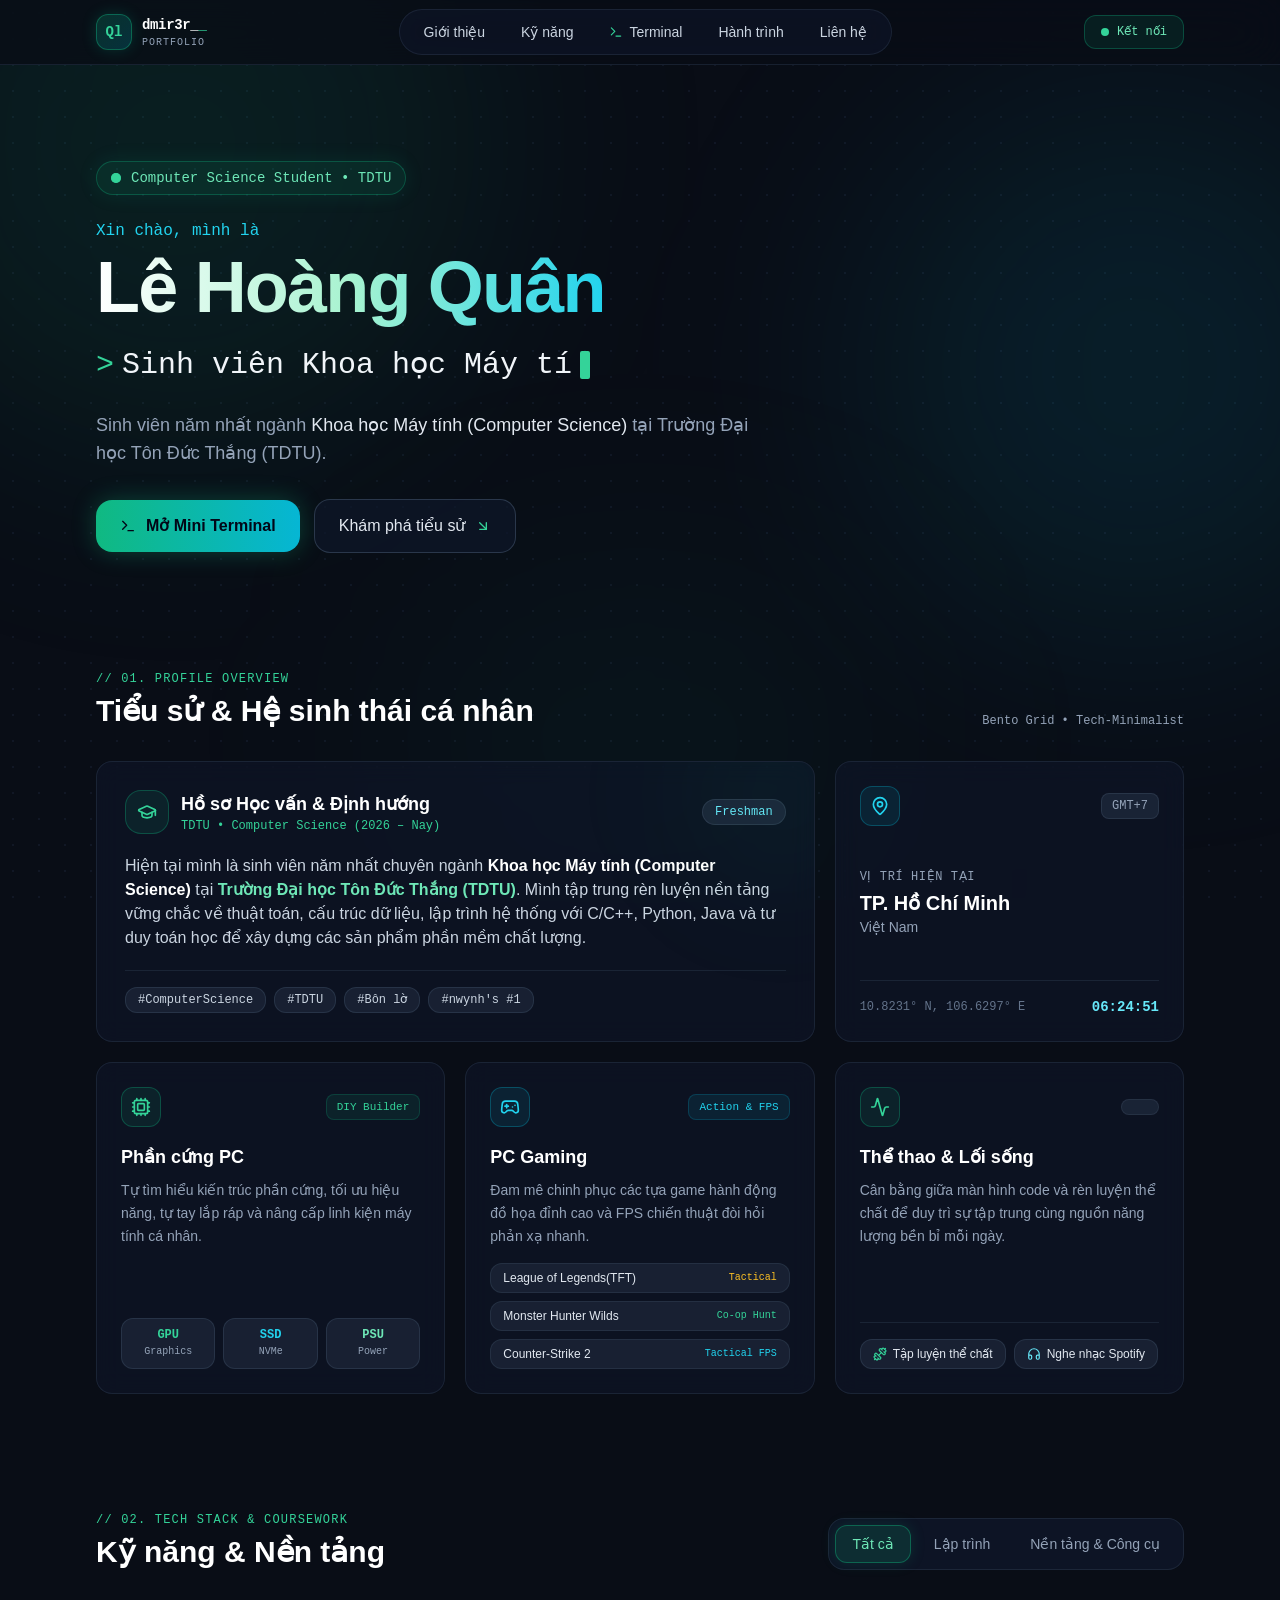
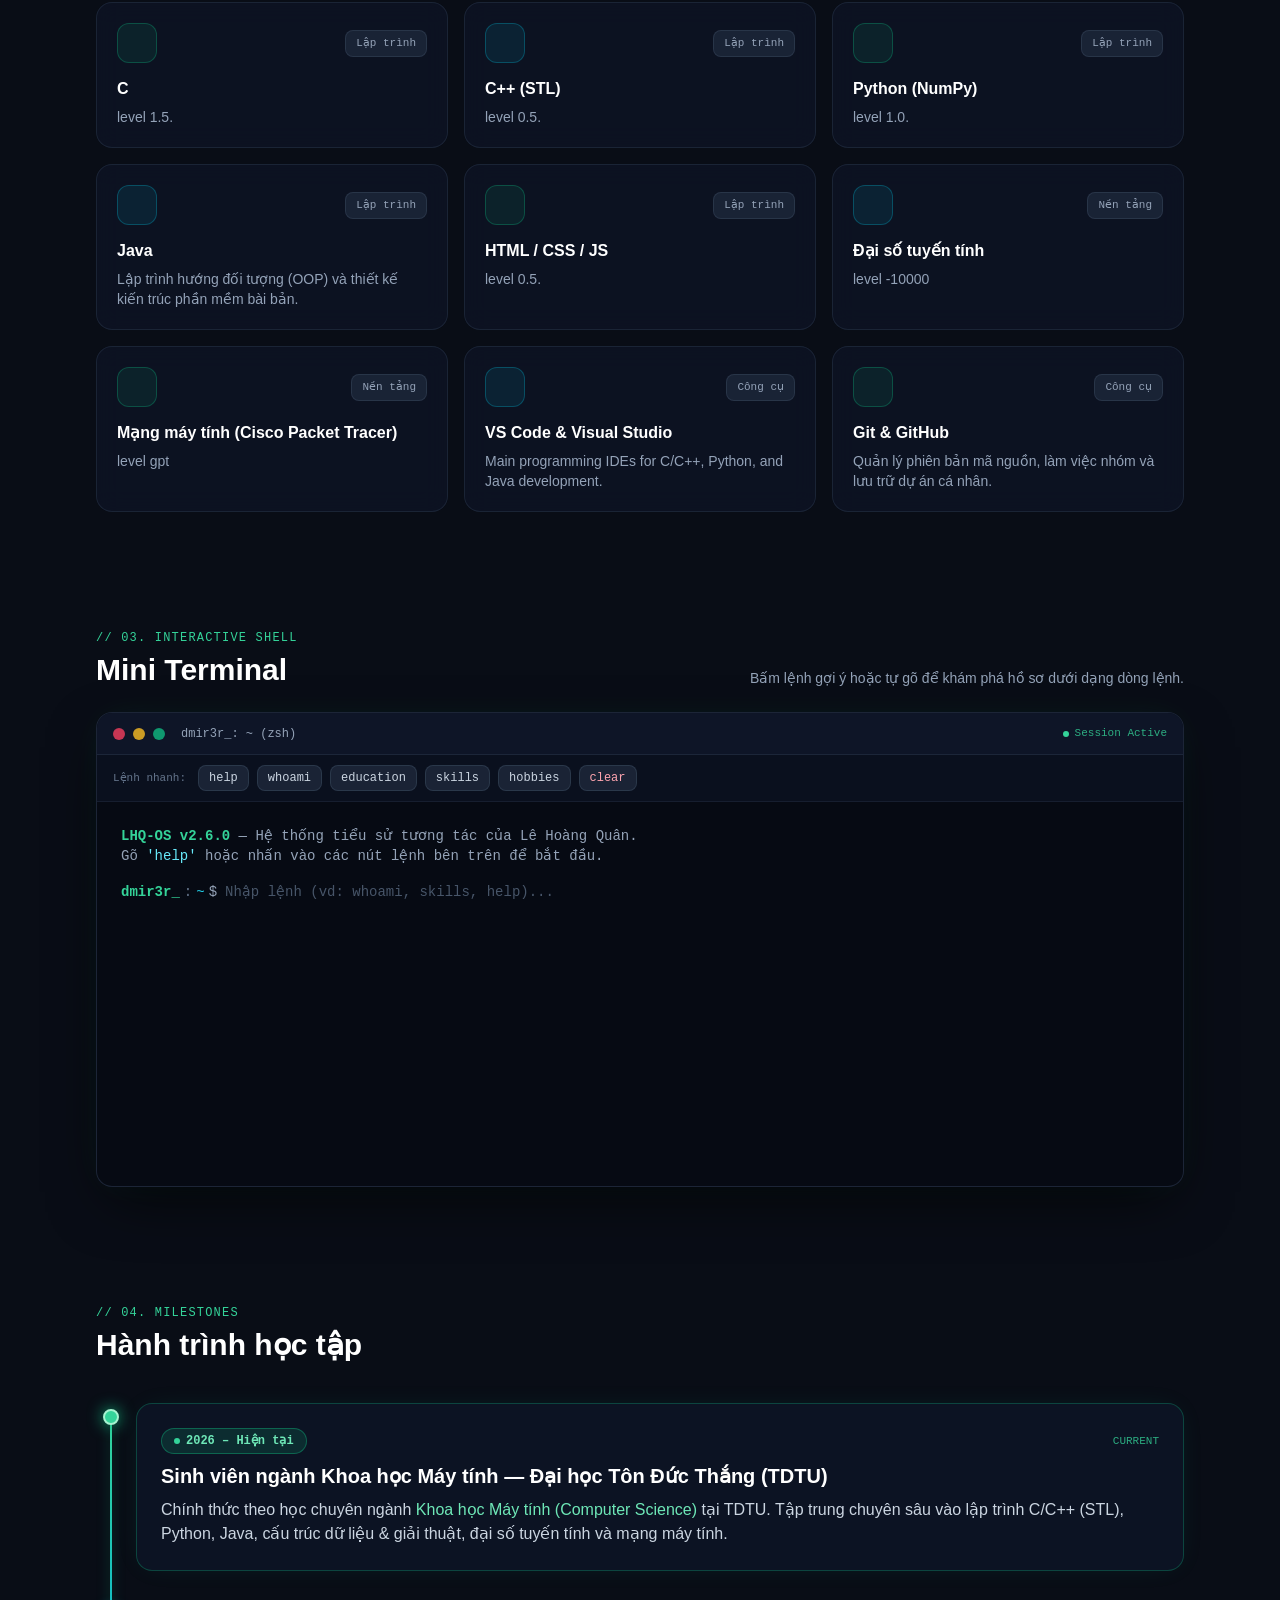
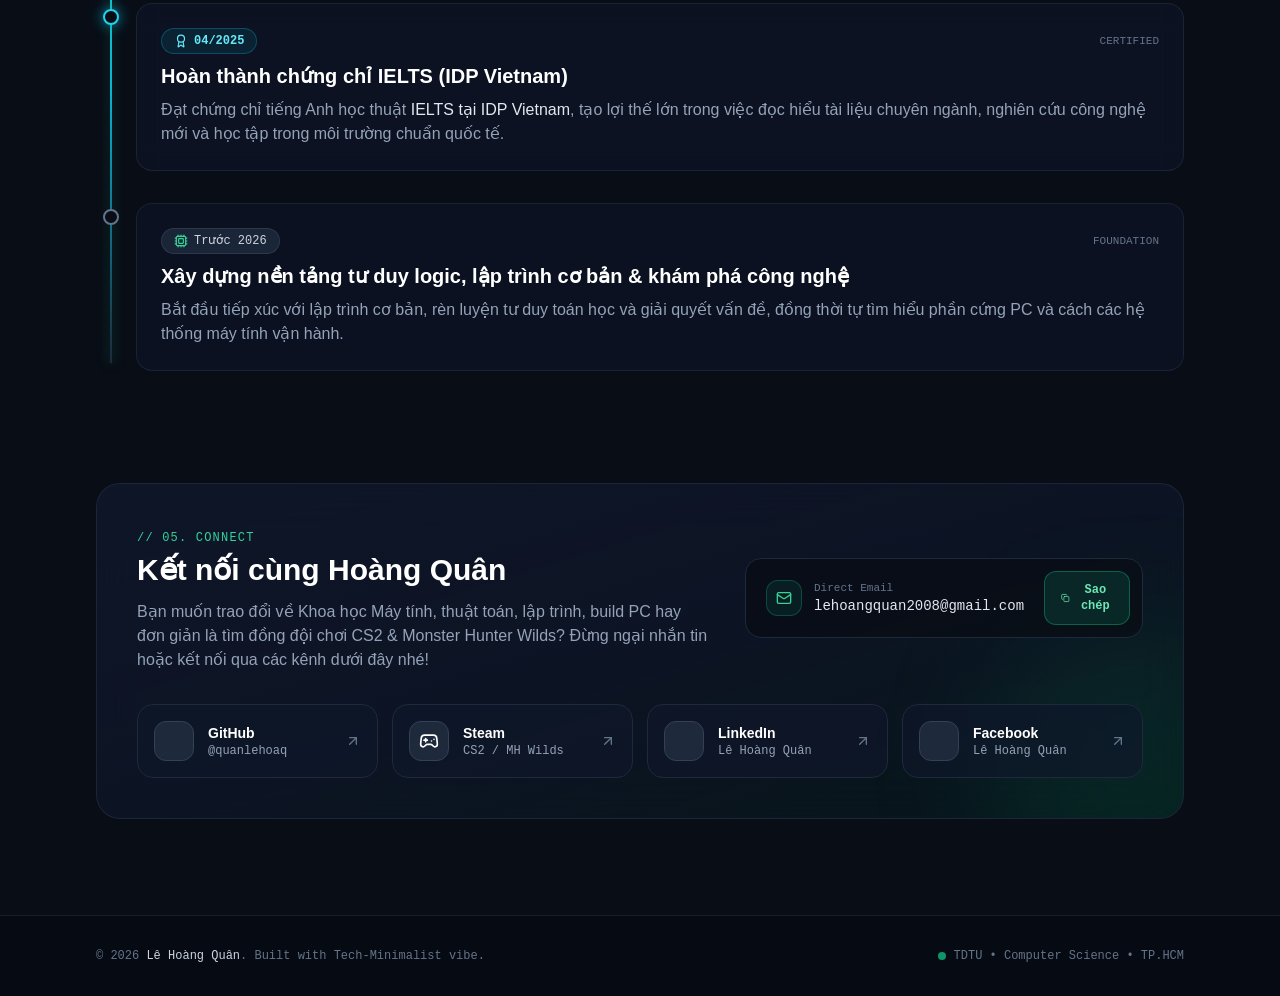
==== commit 781b9714: "index.html" ====
--- a/index.html/index.html
+++ b/index.html/index.html
@@ -87,11 +87,11 @@
         <!-- Brand / Logo -->
         <a href="file:///C:/lap%20trinh%20C/1stwebsite(vibecode)/tieusuquanle_computer_science_portfolio.html#top" class="flex items-center gap-2.5 group focus:outline-none">
           <div class="w-9 h-9 rounded-xl bg-gradient-to-br from-emerald-500/20 to-cyan-500/20 border border-emerald-500/40 flex items-center justify-center shadow-[0_0_15px_rgba(16,185,129,0.2)] group-hover:border-emerald-400 transition-all">
-            <span class="font-mono font-bold text-sm text-emerald-400">LQ</span>
+            <span class="font-mono font-bold text-sm text-emerald-400">Ql</span>
           </div>
           <div class="flex flex-col">
             <span class="font-mono text-sm font-semibold tracking-tight text-white group-hover:text-emerald-300 transition-colors">dmir3r_<span class="text-emerald-400 animate-blink">_</span></span>
-            <span class="text-[10px] font-mono text-slate-400 uppercase tracking-widest hidden sm:inline">CS Portfolio</span>
+            <span class="text-[10px] font-mono text-slate-400 uppercase tracking-widest hidden sm:inline">Portfolio</span>
           </div>
         </a>
 
@@ -1213,4 +1213,4 @@
     });
   </script>
 
-</body></html>+</body></html>
